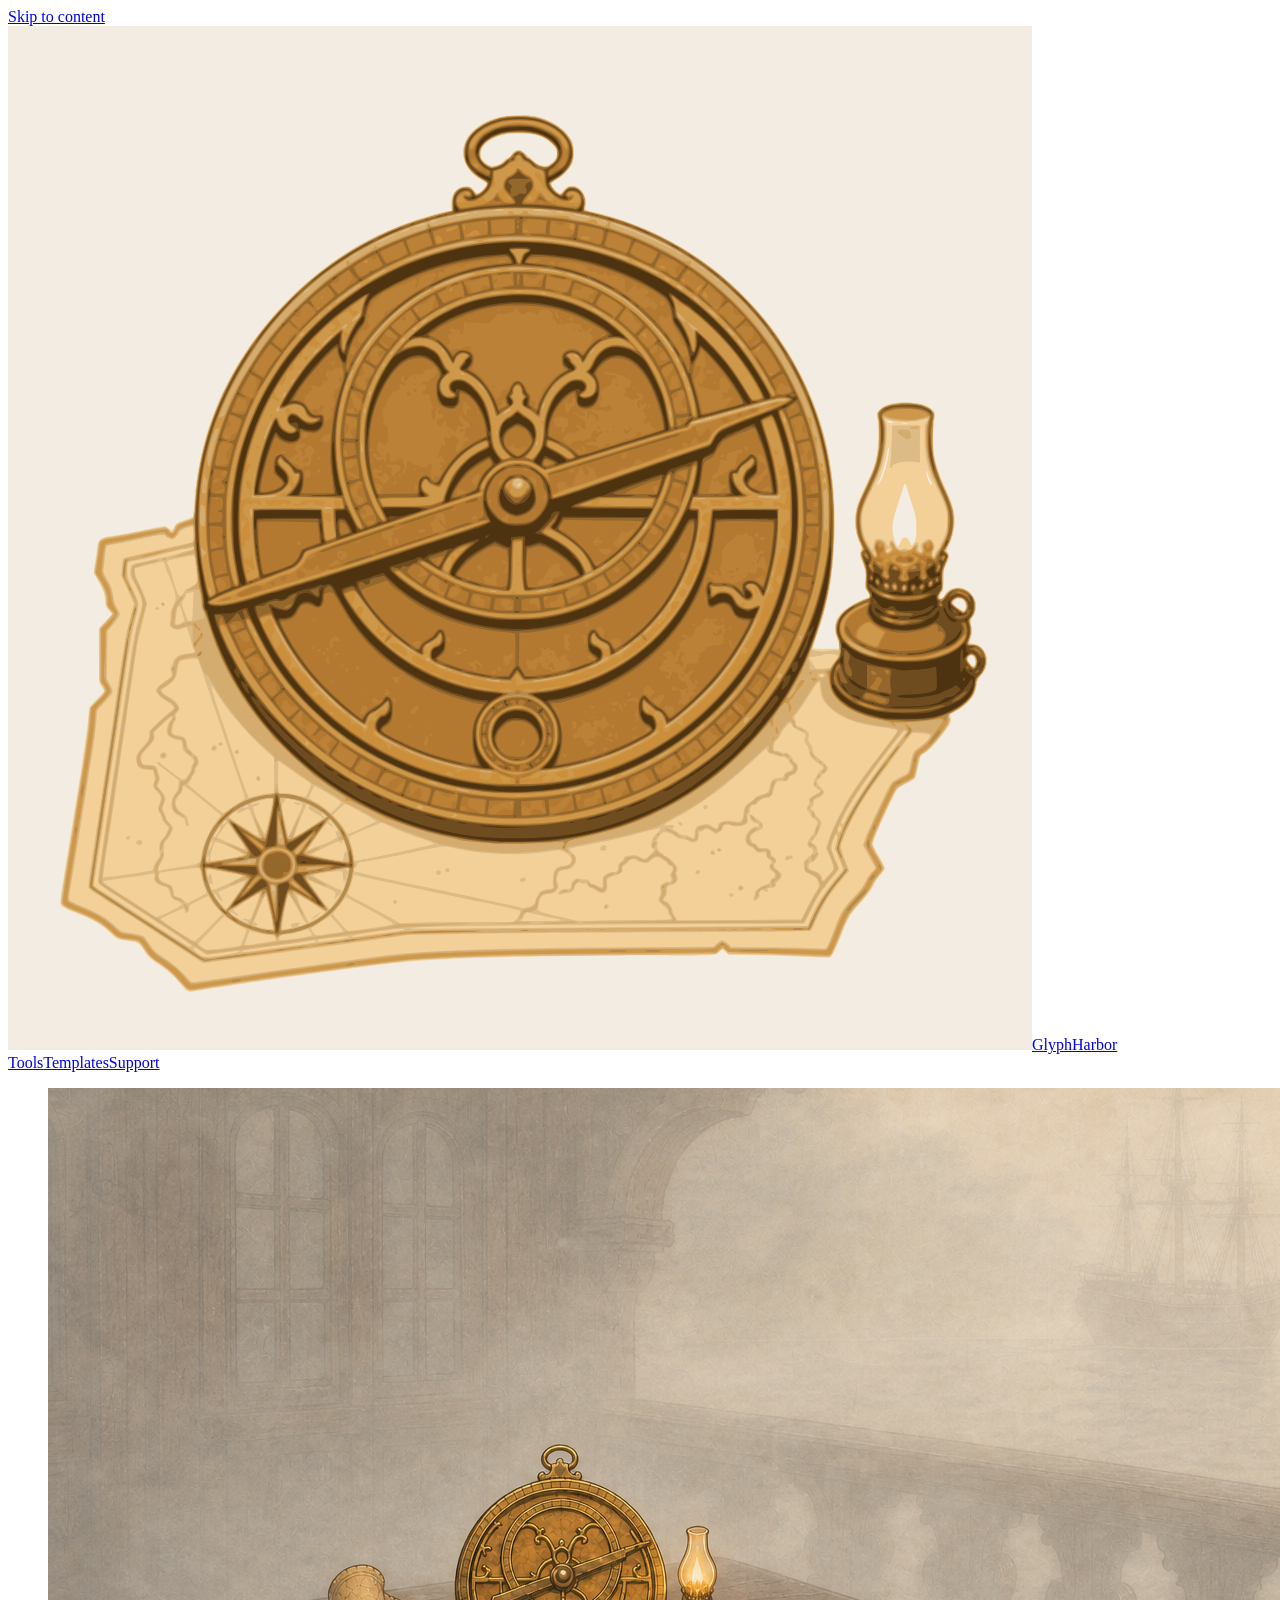
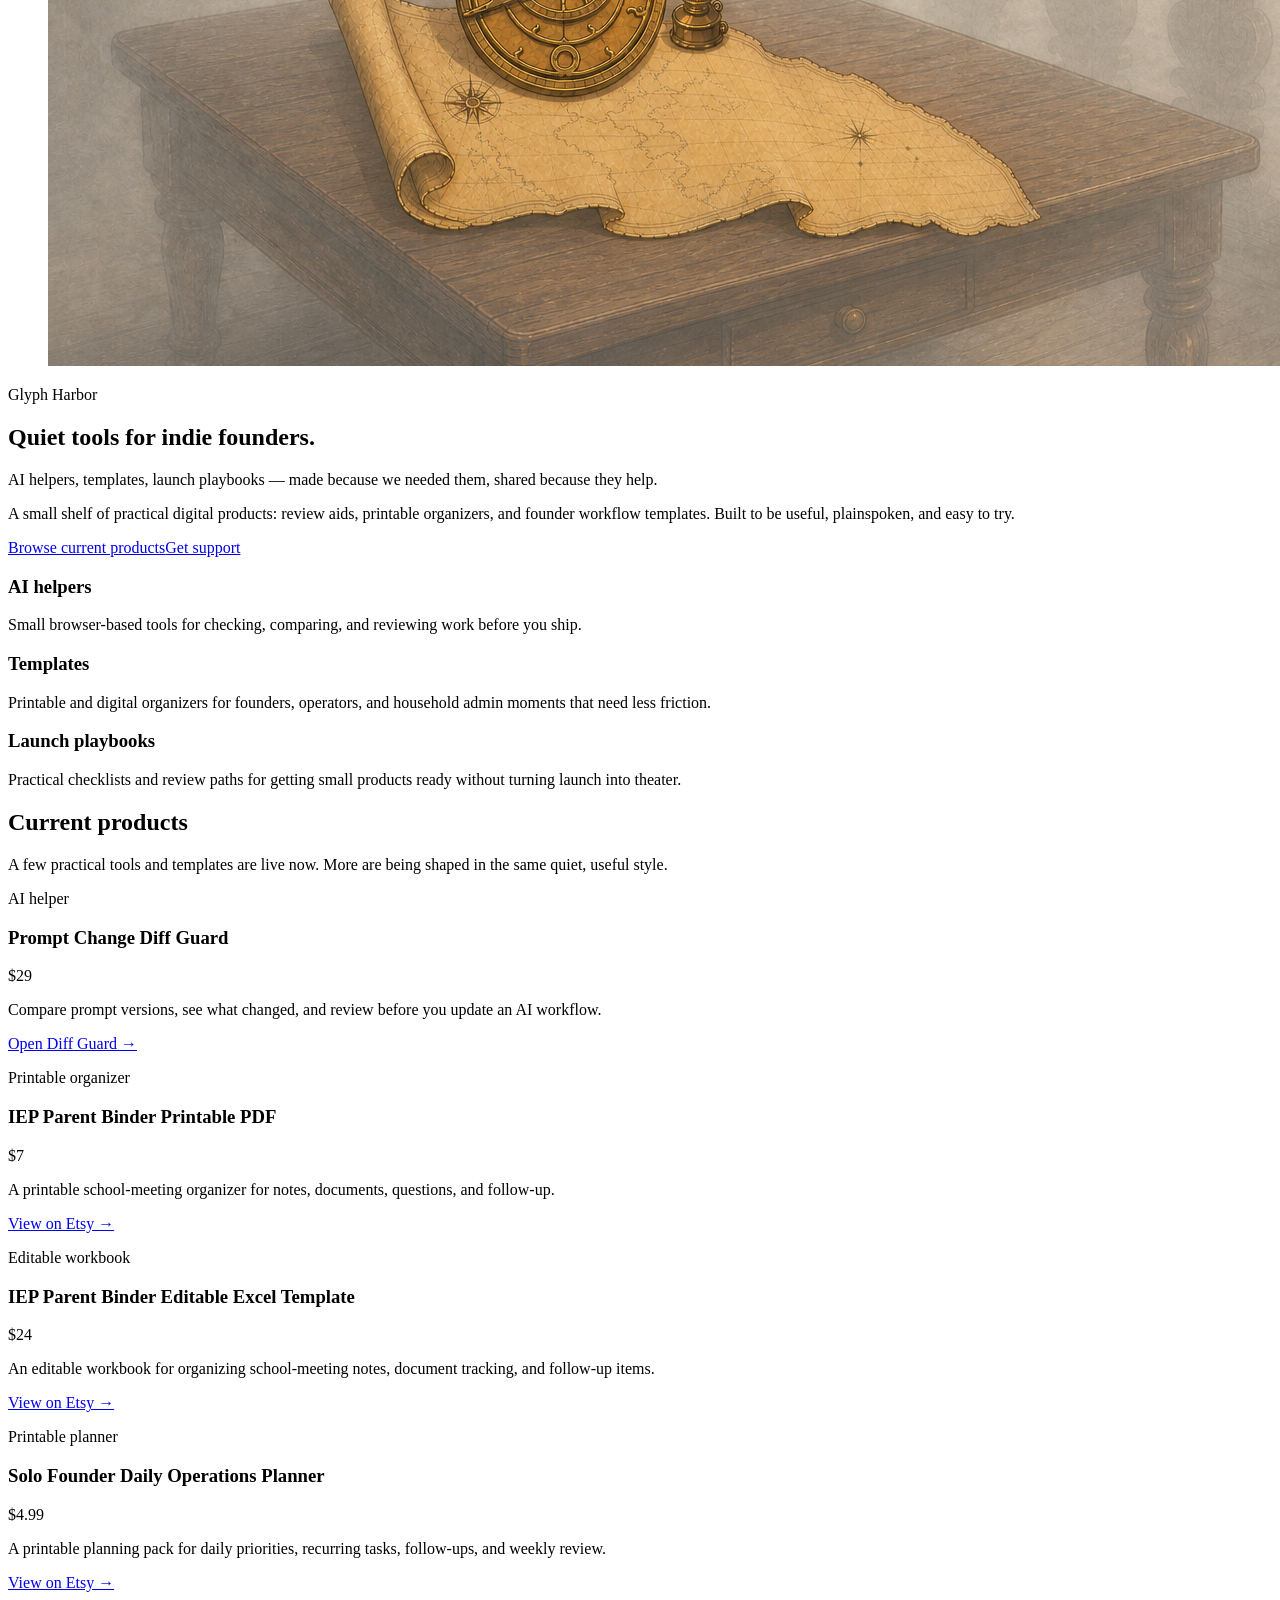
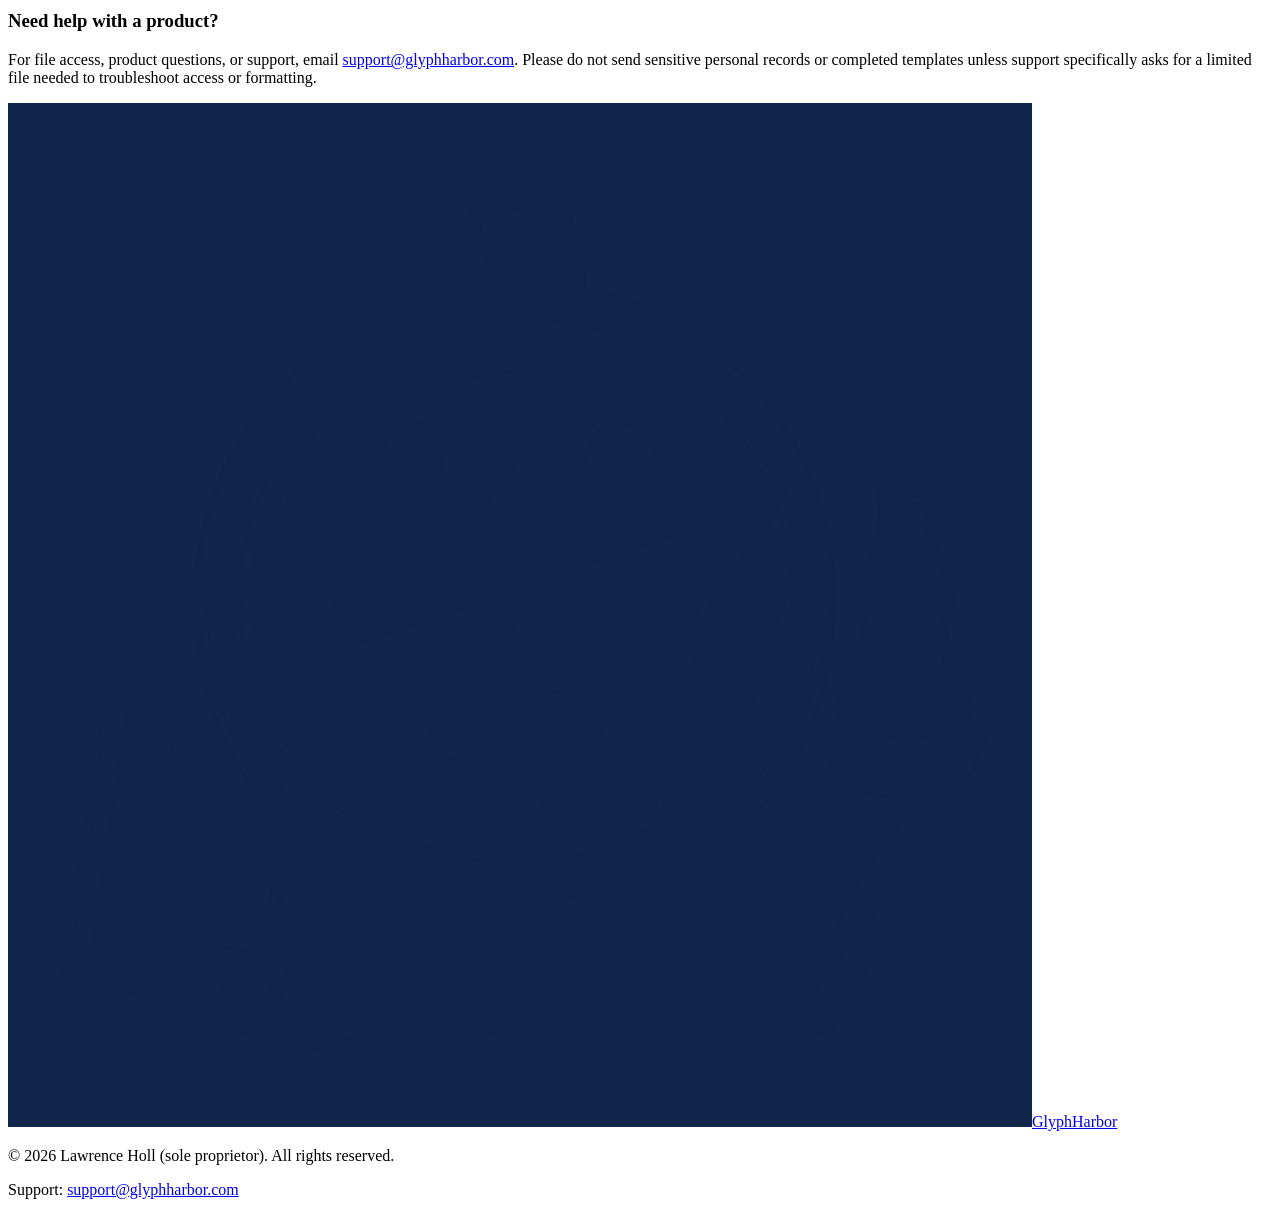
==== index.html @ b46e9552 "Stage GlyphHarbor preview: index.html" ====
<!doctype html><html lang="en"><head><meta charset="utf-8"/><meta name="viewport" content="width=device-width, initial-scale=1"/><title>Glyph Harbor — Quiet tools for indie founders</title><meta name="description" content="AI helpers, templates, launch playbooks — made because we needed them, shared because they help."/><link rel="canonical" href="https://glyphharbor.com/"/><meta property="og:type" content="website"/><meta property="og:site_name" content="GlyphHarbor"/><meta property="og:title" content="Glyph Harbor — Quiet tools for indie founders"/><meta property="og:description" content="AI helpers, templates, launch playbooks — made because we needed them, shared because they help."/><meta property="og:url" content="https://glyphharbor.com/"/><meta property="og:image" content="https://glyphharbor.com/assets/glyphharbor/glyphharbor-og-1200x630.png"/><link rel="icon" type="image/png" sizes="16x16" href="/assets/glyphharbor/glyphharbor-favicon-16.png"/><link rel="icon" type="image/png" sizes="32x32" href="/assets/glyphharbor/glyphharbor-favicon-32.png"/><link rel="icon" type="image/png" sizes="64x64" href="/assets/glyphharbor/glyphharbor-favicon-64.png"/><link rel="icon" type="image/png" sizes="192x192" href="/assets/glyphharbor/glyphharbor-favicon-192.png"/><link rel="apple-touch-icon" sizes="256x256" href="/assets/glyphharbor/glyphharbor-favicon-256.png"/><meta name="theme-color" content="#F6F1E8"/><link rel="stylesheet" href="/styles.css"/></head><body><a class="skip-link" href="#main">Skip to content</a><header class="site-header"><div class="container site-header__inner"><a class="brand-lockup" href="/"><img src="/assets/glyphharbor/glyphharbor-mark.svg" alt=""/><span><span class="brand-lockup__first">Glyph</span><span class="brand-lockup__second">Harbor</span></span></a><nav class="site-nav"><a href="#tools">Tools</a><a href="#templates">Templates</a><a href="#support">Support</a></nav></div></header><main id="main"><section class="hero"><div class="container-wide hero__grid"><figure class="hero__art"><img src="/assets/glyphharbor/glyphharbor-hero-banner-2048x878.png" width="2048" height="878" alt=""/></figure><div class="hero__copy"><p class="eyebrow">Glyph Harbor</p><h1>Quiet tools for indie founders.</h1><p class="lede">AI helpers, templates, launch playbooks — made because we needed them, shared because they help.</p><p class="hero-sub">A small shelf of practical digital products: review aids, printable organizers, and founder workflow templates. Built to be useful, plainspoken, and easy to try.</p><div class="hero__actions"><a href="#products" class="button button--primary">Browse current products</a><a href="mailto:support@glyphharbor.com" class="button button--ghost">Get support</a></div></div></div></section><section id="tools" class="section"><div class="container"><div class="card-grid card-grid--three"><article class="feature-card"><h3>AI helpers</h3><p>Small browser-based tools for checking, comparing, and reviewing work before you ship.</p></article><article id="templates" class="feature-card"><h3>Templates</h3><p>Printable and digital organizers for founders, operators, and household admin moments that need less friction.</p></article><article class="feature-card"><h3>Launch playbooks</h3><p>Practical checklists and review paths for getting small products ready without turning launch into theater.</p></article></div></div></section><section id="products" class="section"><div class="container"><h2>Current products</h2><p class="section-intro">A few practical tools and templates are live now. More are being shaped in the same quiet, useful style.</p><div class="product-grid"><article class="product-card"><p class="type-label">AI helper</p><h3>Prompt Change Diff Guard</h3><p class="price">$29</p><p class="desc">Compare prompt versions, see what changed, and review before you update an AI workflow.</p><a class="product-link" href="https://diff.glyphharbor.com/" target="_blank" rel="noopener">Open Diff Guard →</a></article><article class="product-card"><p class="type-label">Printable organizer</p><h3>IEP Parent Binder Printable PDF</h3><p class="price">$7</p><p class="desc">A printable school-meeting organizer for notes, documents, questions, and follow-up.</p><a class="product-link" href="https://www.etsy.com/listing/4504481923/iep-parent-binder-printable-school" target="_blank" rel="noopener">View on Etsy →</a></article><article class="product-card"><p class="type-label">Editable workbook</p><h3>IEP Parent Binder Editable Excel Template</h3><p class="price">$24</p><p class="desc">An editable workbook for organizing school-meeting notes, document tracking, and follow-up items.</p><a class="product-link" href="https://www.etsy.com/listing/4504682167/iep-parent-binder-editable-excel" target="_blank" rel="noopener">View on Etsy →</a></article><article class="product-card"><p class="type-label">Printable planner</p><h3>Solo Founder Daily Operations Planner</h3><p class="price">$4.99</p><p class="desc">A printable planning pack for daily priorities, recurring tasks, follow-ups, and weekly review.</p><a class="product-link" href="https://www.etsy.com/listing/4499988797/solo-founder-daily-operations-planner" target="_blank" rel="noopener">View on Etsy →</a></article></div></div></section><section id="support" class="section"><div class="container support__panel"><h3>Need help with a product?</h3><p>For file access, product questions, or support, email <a href="mailto:support@glyphharbor.com">support@glyphharbor.com</a>. Please do not send sensitive personal records or completed templates unless support specifically asks for a limited file needed to troubleshoot access or formatting.</p></div></section></main><footer class="site-footer"><div class="container site-footer__inner"><a class="brand-lockup" href="/"><img src="/assets/glyphharbor/glyphharbor-mark-mono-dark.svg" alt=""/><span><span class="brand-lockup__first">Glyph</span><span class="brand-lockup__second">Harbor</span></span></a><p class="footer-copyright">© 2026 Lawrence Holl (sole proprietor). All rights reserved.</p><p class="footer-support">Support: <a href="mailto:support@glyphharbor.com">support@glyphharbor.com</a></p></div></footer></body></html>
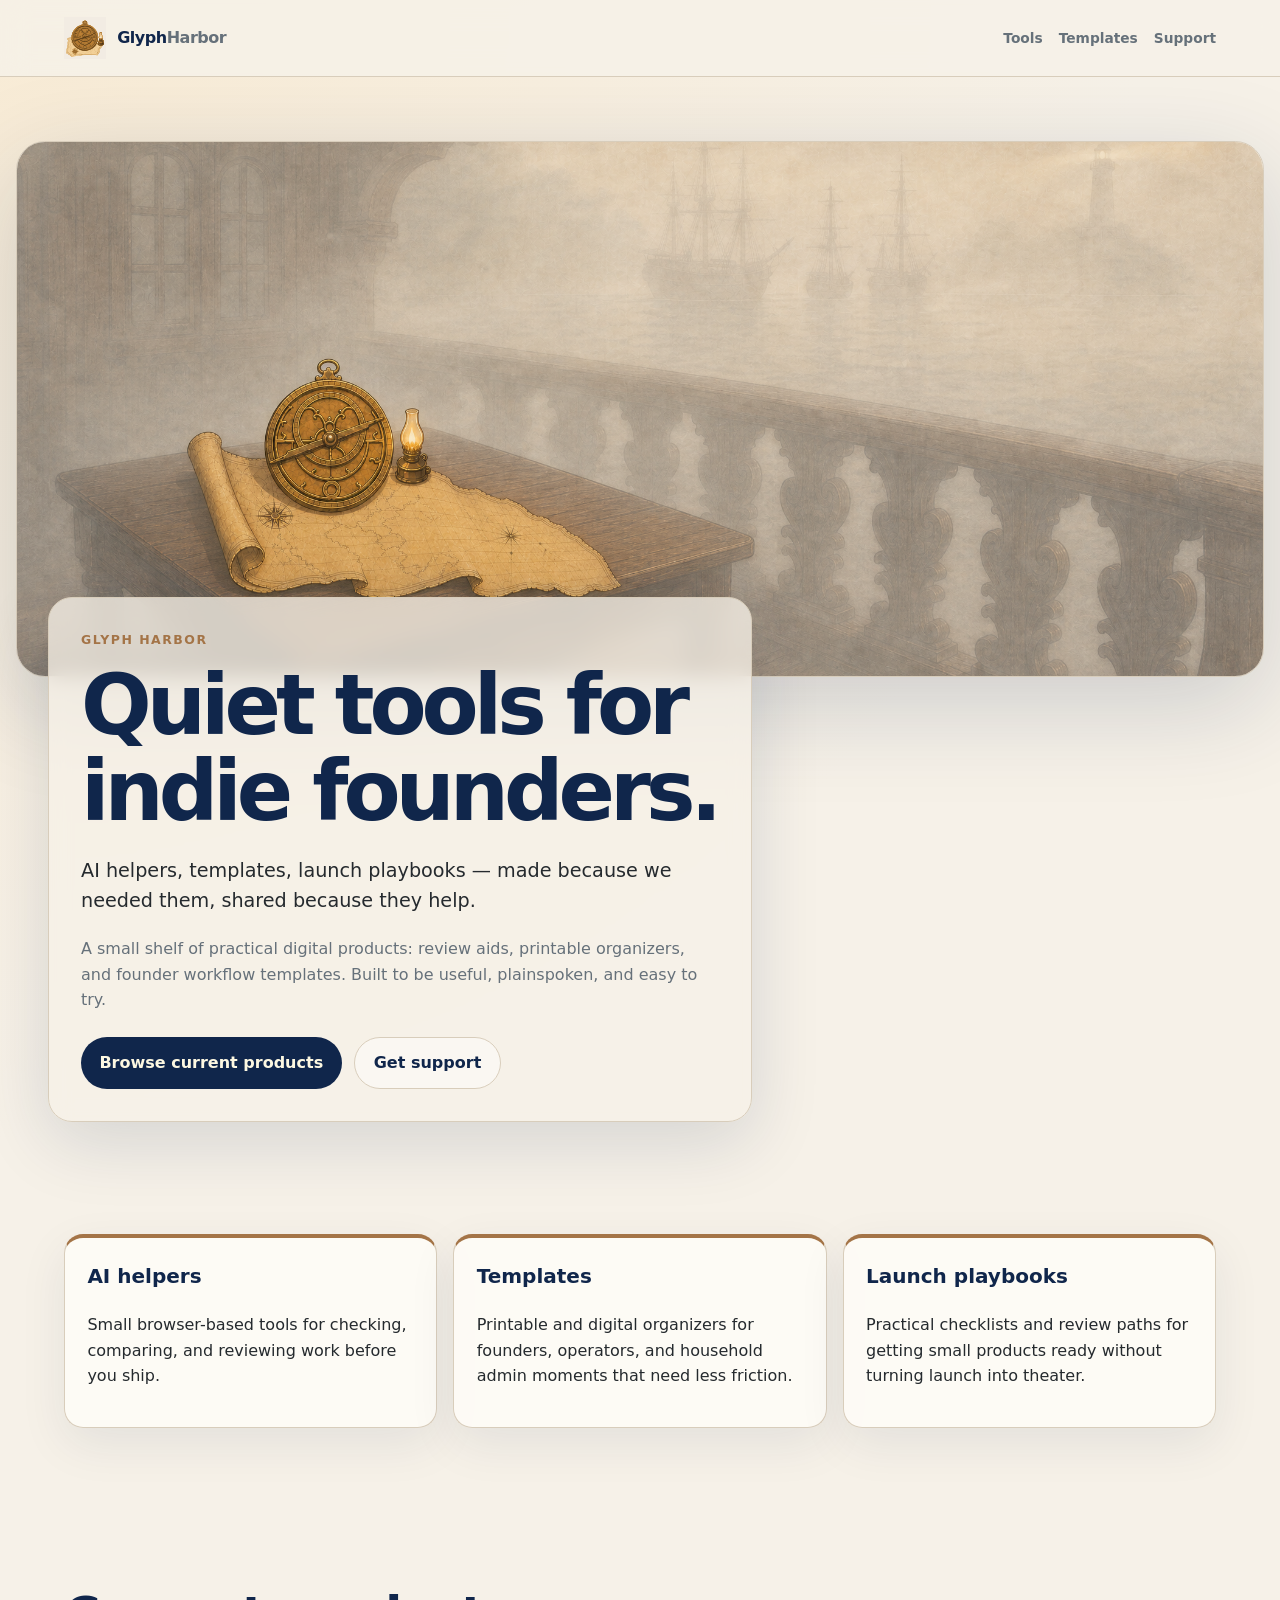
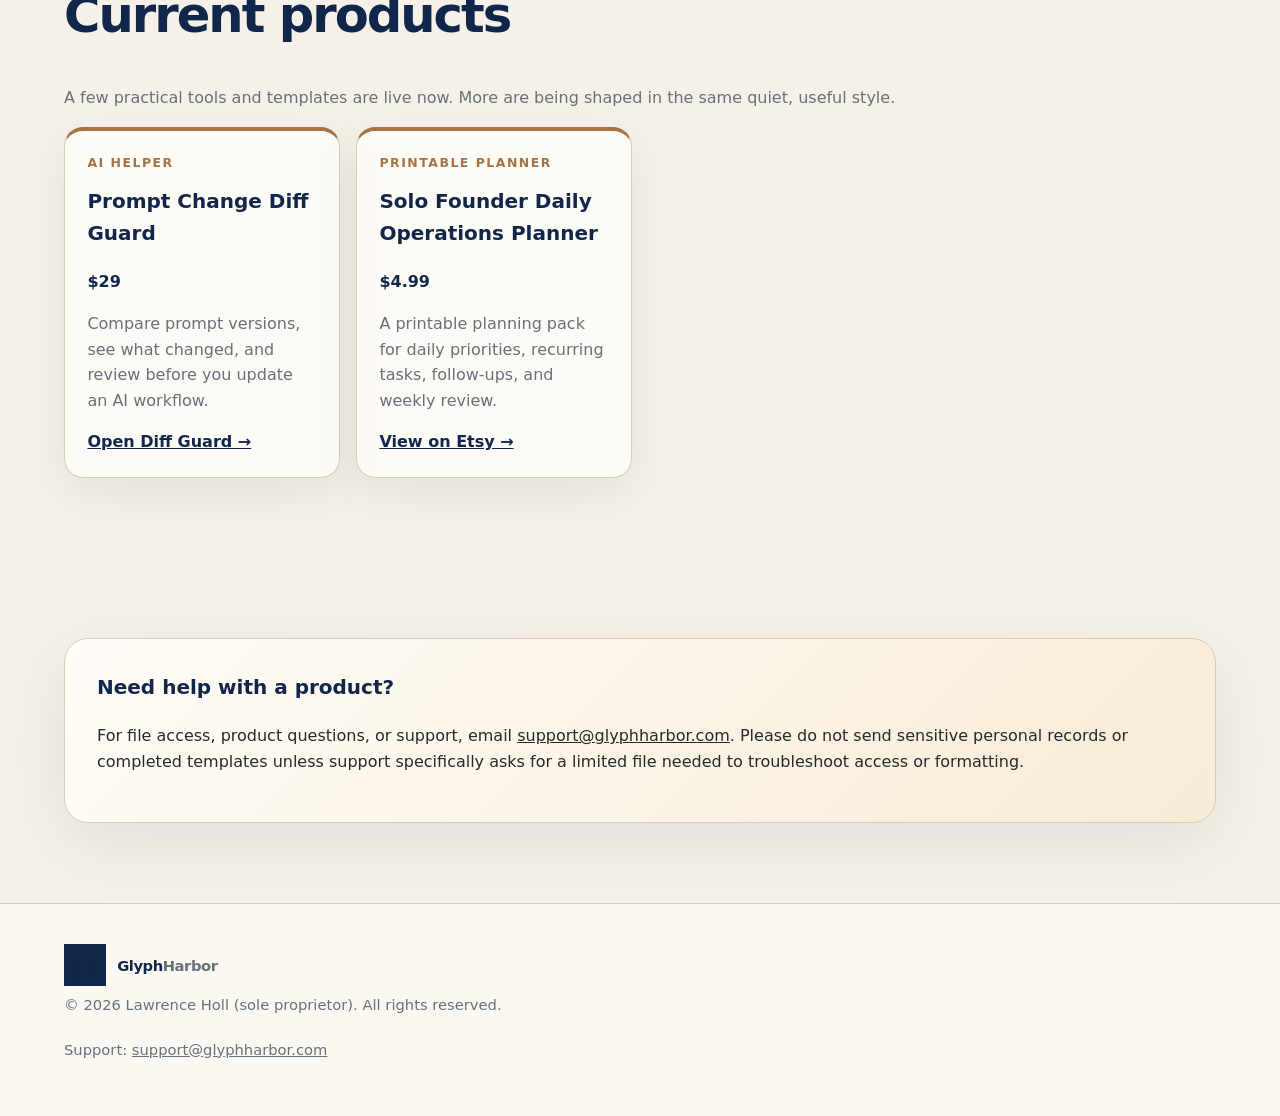
==== commit 8120ba91: "Remove wrong-LOB IEP products from GlyphHarbor preview" ====
--- a/index.html
+++ b/index.html
@@ -1 +1 @@
-<!doctype html><html lang="en"><head><meta charset="utf-8"/><meta name="viewport" content="width=device-width, initial-scale=1"/><title>Glyph Harbor — Quiet tools for indie founders</title><meta name="description" content="AI helpers, templates, launch playbooks — made because we needed them, shared because they help."/><link rel="canonical" href="https://glyphharbor.com/"/><meta property="og:type" content="website"/><meta property="og:site_name" content="GlyphHarbor"/><meta property="og:title" content="Glyph Harbor — Quiet tools for indie founders"/><meta property="og:description" content="AI helpers, templates, launch playbooks — made because we needed them, shared because they help."/><meta property="og:url" content="https://glyphharbor.com/"/><meta property="og:image" content="https://glyphharbor.com/assets/glyphharbor/glyphharbor-og-1200x630.png"/><link rel="icon" type="image/png" sizes="16x16" href="/assets/glyphharbor/glyphharbor-favicon-16.png"/><link rel="icon" type="image/png" sizes="32x32" href="/assets/glyphharbor/glyphharbor-favicon-32.png"/><link rel="icon" type="image/png" sizes="64x64" href="/assets/glyphharbor/glyphharbor-favicon-64.png"/><link rel="icon" type="image/png" sizes="192x192" href="/assets/glyphharbor/glyphharbor-favicon-192.png"/><link rel="apple-touch-icon" sizes="256x256" href="/assets/glyphharbor/glyphharbor-favicon-256.png"/><meta name="theme-color" content="#F6F1E8"/><link rel="stylesheet" href="/styles.css"/></head><body><a class="skip-link" href="#main">Skip to content</a><header class="site-header"><div class="container site-header__inner"><a class="brand-lockup" href="/"><img src="/assets/glyphharbor/glyphharbor-mark.svg" alt=""/><span><span class="brand-lockup__first">Glyph</span><span class="brand-lockup__second">Harbor</span></span></a><nav class="site-nav"><a href="#tools">Tools</a><a href="#templates">Templates</a><a href="#support">Support</a></nav></div></header><main id="main"><section class="hero"><div class="container-wide hero__grid"><figure class="hero__art"><img src="/assets/glyphharbor/glyphharbor-hero-banner-2048x878.png" width="2048" height="878" alt=""/></figure><div class="hero__copy"><p class="eyebrow">Glyph Harbor</p><h1>Quiet tools for indie founders.</h1><p class="lede">AI helpers, templates, launch playbooks — made because we needed them, shared because they help.</p><p class="hero-sub">A small shelf of practical digital products: review aids, printable organizers, and founder workflow templates. Built to be useful, plainspoken, and easy to try.</p><div class="hero__actions"><a href="#products" class="button button--primary">Browse current products</a><a href="mailto:support@glyphharbor.com" class="button button--ghost">Get support</a></div></div></div></section><section id="tools" class="section"><div class="container"><div class="card-grid card-grid--three"><article class="feature-card"><h3>AI helpers</h3><p>Small browser-based tools for checking, comparing, and reviewing work before you ship.</p></article><article id="templates" class="feature-card"><h3>Templates</h3><p>Printable and digital organizers for founders, operators, and household admin moments that need less friction.</p></article><article class="feature-card"><h3>Launch playbooks</h3><p>Practical checklists and review paths for getting small products ready without turning launch into theater.</p></article></div></div></section><section id="products" class="section"><div class="container"><h2>Current products</h2><p class="section-intro">A few practical tools and templates are live now. More are being shaped in the same quiet, useful style.</p><div class="product-grid"><article class="product-card"><p class="type-label">AI helper</p><h3>Prompt Change Diff Guard</h3><p class="price">$29</p><p class="desc">Compare prompt versions, see what changed, and review before you update an AI workflow.</p><a class="product-link" href="https://diff.glyphharbor.com/" target="_blank" rel="noopener">Open Diff Guard →</a></article><article class="product-card"><p class="type-label">Printable organizer</p><h3>IEP Parent Binder Printable PDF</h3><p class="price">$7</p><p class="desc">A printable school-meeting organizer for notes, documents, questions, and follow-up.</p><a class="product-link" href="https://www.etsy.com/listing/4504481923/iep-parent-binder-printable-school" target="_blank" rel="noopener">View on Etsy →</a></article><article class="product-card"><p class="type-label">Editable workbook</p><h3>IEP Parent Binder Editable Excel Template</h3><p class="price">$24</p><p class="desc">An editable workbook for organizing school-meeting notes, document tracking, and follow-up items.</p><a class="product-link" href="https://www.etsy.com/listing/4504682167/iep-parent-binder-editable-excel" target="_blank" rel="noopener">View on Etsy →</a></article><article class="product-card"><p class="type-label">Printable planner</p><h3>Solo Founder Daily Operations Planner</h3><p class="price">$4.99</p><p class="desc">A printable planning pack for daily priorities, recurring tasks, follow-ups, and weekly review.</p><a class="product-link" href="https://www.etsy.com/listing/4499988797/solo-founder-daily-operations-planner" target="_blank" rel="noopener">View on Etsy →</a></article></div></div></section><section id="support" class="section"><div class="container support__panel"><h3>Need help with a product?</h3><p>For file access, product questions, or support, email <a href="mailto:support@glyphharbor.com">support@glyphharbor.com</a>. Please do not send sensitive personal records or completed templates unless support specifically asks for a limited file needed to troubleshoot access or formatting.</p></div></section></main><footer class="site-footer"><div class="container site-footer__inner"><a class="brand-lockup" href="/"><img src="/assets/glyphharbor/glyphharbor-mark-mono-dark.svg" alt=""/><span><span class="brand-lockup__first">Glyph</span><span class="brand-lockup__second">Harbor</span></span></a><p class="footer-copyright">© 2026 Lawrence Holl (sole proprietor). All rights reserved.</p><p class="footer-support">Support: <a href="mailto:support@glyphharbor.com">support@glyphharbor.com</a></p></div></footer></body></html>+<!doctype html><html lang="en"><head><meta charset="utf-8"/><meta name="viewport" content="width=device-width, initial-scale=1"/><title>Glyph Harbor — Quiet tools for indie founders</title><meta name="description" content="AI helpers, templates, launch playbooks — made because we needed them, shared because they help."/><link rel="canonical" href="https://glyphharbor.com/"/><meta property="og:type" content="website"/><meta property="og:site_name" content="GlyphHarbor"/><meta property="og:title" content="Glyph Harbor — Quiet tools for indie founders"/><meta property="og:description" content="AI helpers, templates, launch playbooks — made because we needed them, shared because they help."/><meta property="og:url" content="https://glyphharbor.com/"/><meta property="og:image" content="https://glyphharbor.com/assets/glyphharbor/glyphharbor-og-1200x630.png"/><link rel="icon" type="image/png" sizes="16x16" href="/assets/glyphharbor/glyphharbor-favicon-16.png"/><link rel="icon" type="image/png" sizes="32x32" href="/assets/glyphharbor/glyphharbor-favicon-32.png"/><link rel="icon" type="image/png" sizes="64x64" href="/assets/glyphharbor/glyphharbor-favicon-64.png"/><link rel="icon" type="image/png" sizes="192x192" href="/assets/glyphharbor/glyphharbor-favicon-192.png"/><link rel="apple-touch-icon" sizes="256x256" href="/assets/glyphharbor/glyphharbor-favicon-256.png"/><meta name="theme-color" content="#F6F1E8"/><link rel="stylesheet" href="/styles.css"/></head><body><a class="skip-link" href="#main">Skip to content</a><header class="site-header"><div class="container site-header__inner"><a class="brand-lockup" href="/"><img src="/assets/glyphharbor/glyphharbor-mark.svg" alt=""/><span><span class="brand-lockup__first">Glyph</span><span class="brand-lockup__second">Harbor</span></span></a><nav class="site-nav"><a href="#tools">Tools</a><a href="#templates">Templates</a><a href="#support">Support</a></nav></div></header><main id="main"><section class="hero"><div class="container-wide hero__grid"><figure class="hero__art"><img src="/assets/glyphharbor/glyphharbor-hero-banner-2048x878.png" width="2048" height="878" alt=""/></figure><div class="hero__copy"><p class="eyebrow">Glyph Harbor</p><h1>Quiet tools for indie founders.</h1><p class="lede">AI helpers, templates, launch playbooks — made because we needed them, shared because they help.</p><p class="hero-sub">A small shelf of practical digital products: review aids, printable organizers, and founder workflow templates. Built to be useful, plainspoken, and easy to try.</p><div class="hero__actions"><a href="#products" class="button button--primary">Browse current products</a><a href="mailto:support@glyphharbor.com" class="button button--ghost">Get support</a></div></div></div></section><section id="tools" class="section"><div class="container"><div class="card-grid card-grid--three"><article class="feature-card"><h3>AI helpers</h3><p>Small browser-based tools for checking, comparing, and reviewing work before you ship.</p></article><article id="templates" class="feature-card"><h3>Templates</h3><p>Printable and digital organizers for founders, operators, and household admin moments that need less friction.</p></article><article class="feature-card"><h3>Launch playbooks</h3><p>Practical checklists and review paths for getting small products ready without turning launch into theater.</p></article></div></div></section><section id="products" class="section"><div class="container"><h2>Current products</h2><p class="section-intro">A few practical tools and templates are live now. More are being shaped in the same quiet, useful style.</p><div class="product-grid"><article class="product-card"><p class="type-label">AI helper</p><h3>Prompt Change Diff Guard</h3><p class="price">$29</p><p class="desc">Compare prompt versions, see what changed, and review before you update an AI workflow.</p><a class="product-link" href="https://diff.glyphharbor.com/" target="_blank" rel="noopener">Open Diff Guard →</a></article><article class="product-card"><p class="type-label">Printable planner</p><h3>Solo Founder Daily Operations Planner</h3><p class="price">$4.99</p><p class="desc">A printable planning pack for daily priorities, recurring tasks, follow-ups, and weekly review.</p><a class="product-link" href="https://www.etsy.com/listing/4499988797/solo-founder-daily-operations-planner" target="_blank" rel="noopener">View on Etsy →</a></article></div></div></section><section id="support" class="section"><div class="container support__panel"><h3>Need help with a product?</h3><p>For file access, product questions, or support, email <a href="mailto:support@glyphharbor.com">support@glyphharbor.com</a>. Please do not send sensitive personal records or completed templates unless support specifically asks for a limited file needed to troubleshoot access or formatting.</p></div></section></main><footer class="site-footer"><div class="container site-footer__inner"><a class="brand-lockup" href="/"><img src="/assets/glyphharbor/glyphharbor-mark-mono-dark.svg" alt=""/><span><span class="brand-lockup__first">Glyph</span><span class="brand-lockup__second">Harbor</span></span></a><p class="footer-copyright">© 2026 Lawrence Holl (sole proprietor). All rights reserved.</p><p class="footer-support">Support: <a href="mailto:support@glyphharbor.com">support@glyphharbor.com</a></p></div></footer></body></html>
--- a/styles.css
+++ b/styles.css
@@ -0,0 +1,2 @@
+:root{--canvas:#F6F1E8;--surface:#FFFDF8;--surface-warm:#F8EBD5;--ink:#252A2E;--navy:#10264B;--slate:#66717A;--muted:#66717A;--accent:#A47447;--glow-soft:#FDF8E2;--line:#D8CDBB}body{background:radial-gradient(circle at top left,#f8ebd5,transparent 38%),var(--canvas);color:var(--ink)}
+*{box-sizing:border-box} html{scroll-behavior:smooth} body{margin:0;font-family:Inter,ui-sans-serif,system-ui,-apple-system,BlinkMacSystemFont,"Segoe UI",sans-serif;line-height:1.6} img{max-width:100%;display:block} a{color:inherit}.skip-link{position:absolute;left:-999px;top:1rem;background:#10264B;color:#FDF8E2;padding:.75rem 1rem;border-radius:.75rem;z-index:99}.skip-link:focus{left:1rem}.container{width:min(100% - 2rem,72rem);margin-inline:auto}.container-wide{width:min(100% - 2rem,88rem);margin-inline:auto}.site-header{position:sticky;top:0;z-index:20;background:rgba(246,241,232,.86);backdrop-filter:blur(14px);border-bottom:1px solid var(--line)}.site-header__inner{height:76px;display:flex;align-items:center;justify-content:space-between;gap:1rem}.brand-lockup{display:inline-flex;align-items:center;gap:.7rem;text-decoration:none;font-weight:800;letter-spacing:-.03em}.brand-lockup img{width:42px;height:42px;object-fit:contain}.brand-lockup__first{color:var(--navy);font-weight:850}.brand-lockup__second{color:var(--slate);font-weight:560}.site-nav{display:flex;gap:1rem;align-items:center}.site-nav a{font-size:.86rem;font-weight:750;text-decoration:none;color:var(--muted)}.button{display:inline-flex;align-items:center;justify-content:center;min-height:2.75rem;padding:.75rem 1.15rem;border-radius:999px;font-weight:760;text-decoration:none}.button--primary{background:var(--navy);color:var(--glow-soft)}.button--secondary,.button--ghost{border:1px solid var(--line);background:rgba(255,255,255,.44);color:var(--navy)}.section{padding:5rem 0}.eyebrow,.section-label,.chip,.type-label{font-size:.78rem;letter-spacing:.12em;text-transform:uppercase;font-weight:850;color:var(--accent)}h1,h2,h3,p{margin-top:0}h1{font-size:clamp(3rem,6.5vw,5.5rem);line-height:1.04;letter-spacing:-.06em;color:var(--navy);margin-bottom:1.25rem}h2{font-size:clamp(2rem,4vw,3.1rem);line-height:1.12;letter-spacing:-.04em;color:var(--navy)}h3{color:var(--navy);font-size:1.25rem}.lede{font-size:1.2rem;color:var(--ink);max-width:44rem}.hero-sub,.section-intro,.desc{color:var(--muted)}.hero{padding:4rem 0 2rem}.hero__grid{display:grid;grid-template-columns:minmax(0,1fr) minmax(20rem,.9fr);gap:2rem;align-items:center}.hero__copy{position:relative;z-index:1}.hero__actions{display:flex;gap:.8rem;flex-wrap:wrap;margin-top:1.5rem}.hero__art{margin:0;border:1px solid var(--line);border-radius:1.8rem;overflow:hidden;box-shadow:0 28px 100px rgba(16,38,75,.18);background:var(--surface)}.hero__art img{width:100%;height:auto}.promise__panel,.support__panel,.positioning__panel{background:linear-gradient(135deg,var(--surface),var(--surface-warm));border:1px solid var(--line);border-radius:1.5rem;padding:2rem;box-shadow:0 20px 70px rgba(16,38,75,.09)}.card-grid,.product-grid{display:grid;gap:1rem}.card-grid--three{grid-template-columns:repeat(3,minmax(0,1fr))}.card-grid--two{grid-template-columns:repeat(2,minmax(0,1fr))}.product-grid{grid-template-columns:repeat(4,minmax(0,1fr))}.feature-card,.product-card{background:rgba(255,253,248,.84);border:1px solid var(--line);border-top:4px solid var(--accent);border-radius:1.2rem;padding:1.4rem;box-shadow:0 16px 48px rgba(16,38,75,.08)}.product-card .price{font-weight:800;color:var(--navy)}.text-link,.product-link{font-weight:800;color:var(--navy)}.site-footer{padding:2.5rem 0;background:rgba(255,253,248,.62);border-top:1px solid var(--line)}.site-footer__inner{display:grid;gap:.4rem;color:var(--muted);font-size:.92rem}.legal-disclosure{font-size:.84rem;color:var(--muted)}@media(max-width:840px){.site-nav{display:none}.hero__grid{grid-template-columns:1fr}.card-grid--three,.card-grid--two,.product-grid{grid-template-columns:1fr}.site-header__inner{height:64px}h1{font-size:2.7rem}.section{padding:3.5rem 0}.hero{padding-top:2rem}}.hero__grid{grid-template-columns:1fr}.hero__art{grid-row:1}.hero__copy{max-width:44rem;margin-top:-7rem;margin-left:2rem;background:rgba(246,241,232,.76);backdrop-filter:blur(10px);border:1px solid var(--line);border-radius:1.5rem;padding:2rem;box-shadow:0 20px 70px rgba(16,38,75,.14)}@media(max-width:840px){.hero__copy{margin:1rem 0 0;padding:1.25rem}}
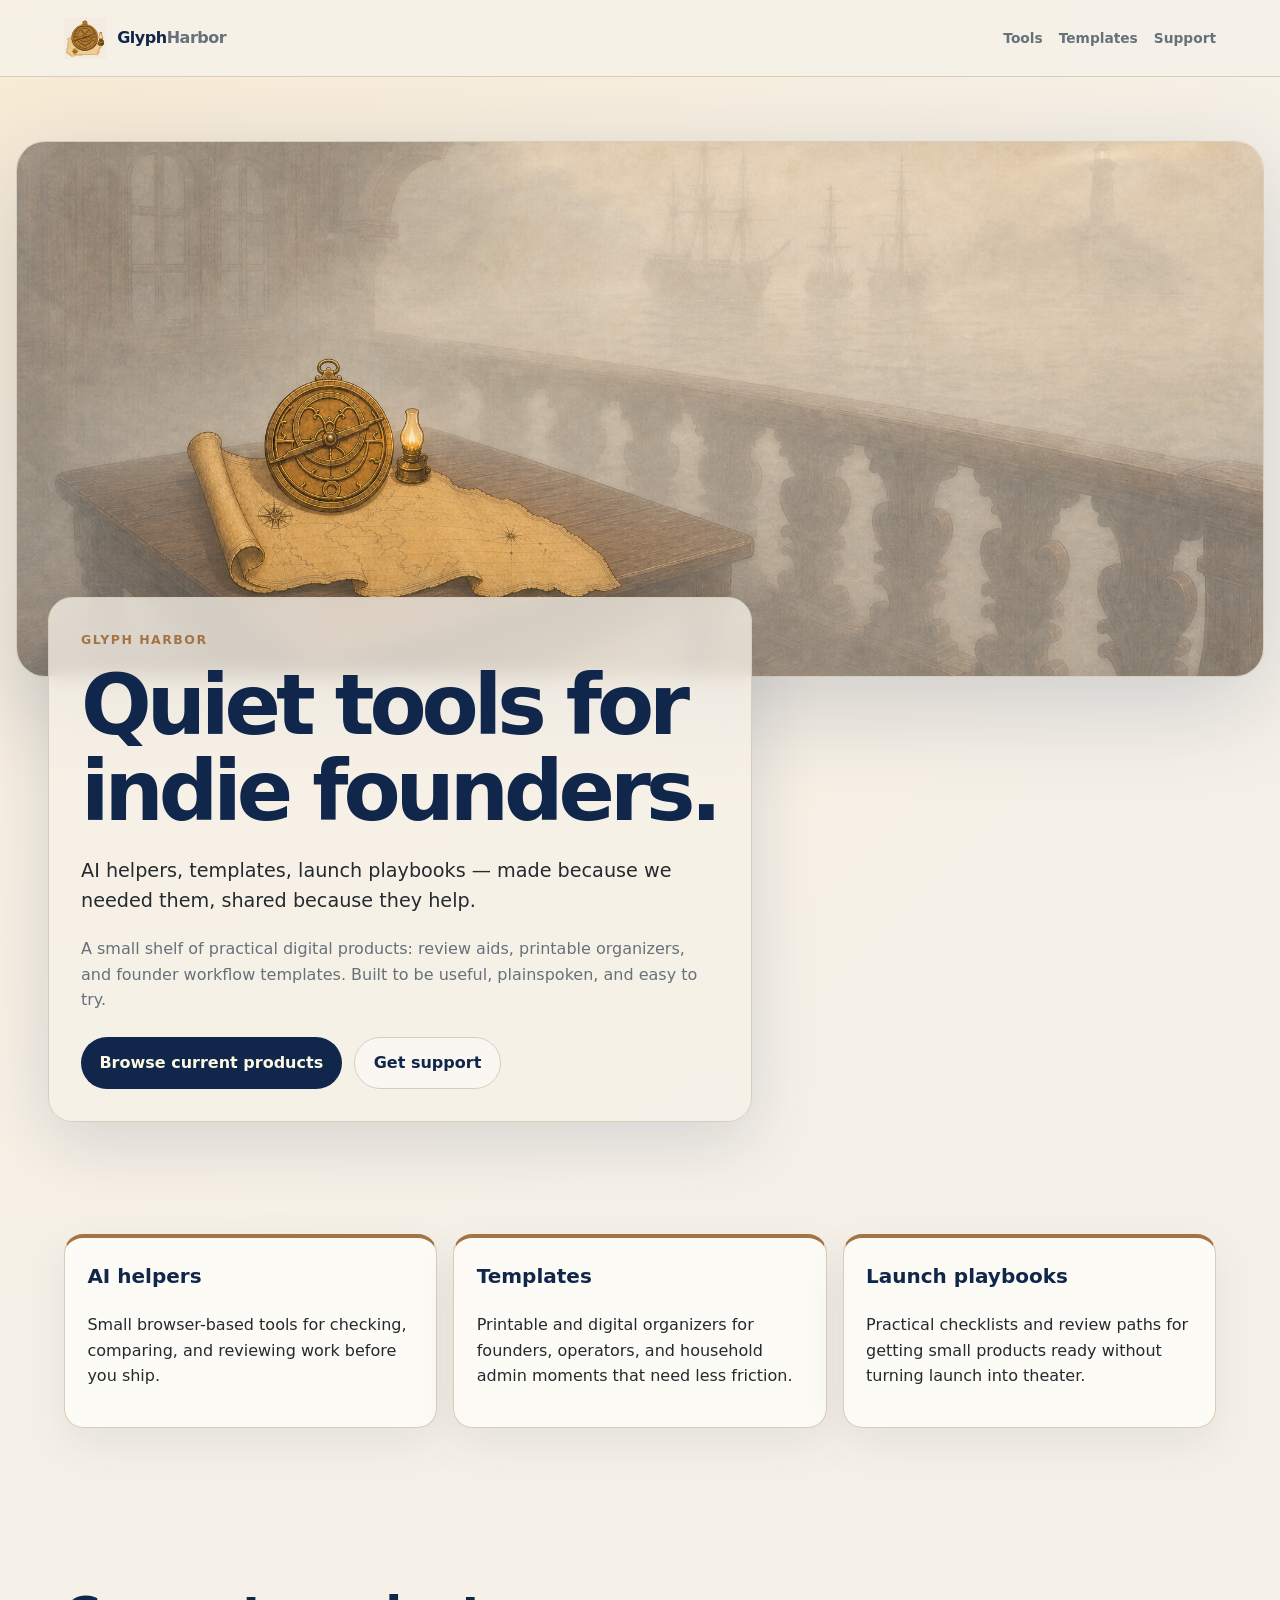
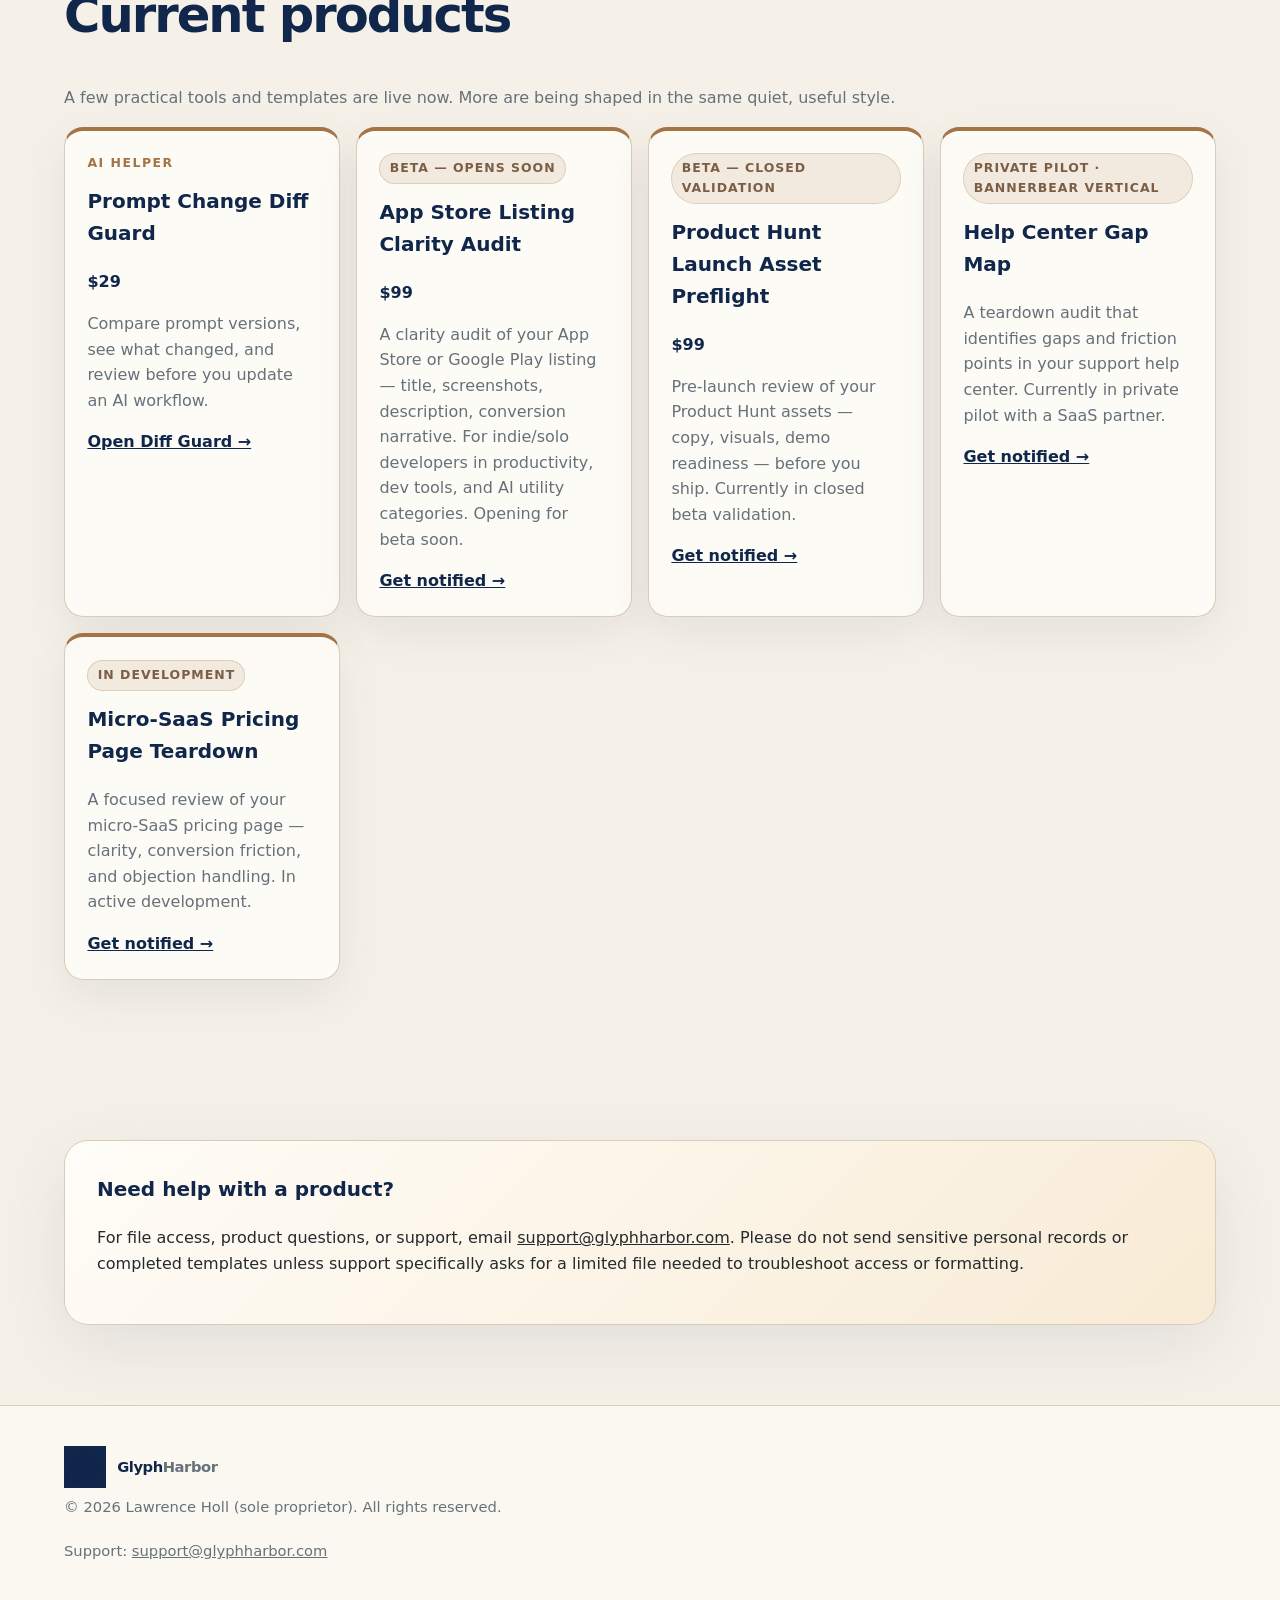
==== commit c52f284f: "Refresh GlyphHarbor preview product cards" ====
--- a/index.html
+++ b/index.html
@@ -1 +1 @@
-<!doctype html><html lang="en"><head><meta charset="utf-8"/><meta name="viewport" content="width=device-width, initial-scale=1"/><title>Glyph Harbor — Quiet tools for indie founders</title><meta name="description" content="AI helpers, templates, launch playbooks — made because we needed them, shared because they help."/><link rel="canonical" href="https://glyphharbor.com/"/><meta property="og:type" content="website"/><meta property="og:site_name" content="GlyphHarbor"/><meta property="og:title" content="Glyph Harbor — Quiet tools for indie founders"/><meta property="og:description" content="AI helpers, templates, launch playbooks — made because we needed them, shared because they help."/><meta property="og:url" content="https://glyphharbor.com/"/><meta property="og:image" content="https://glyphharbor.com/assets/glyphharbor/glyphharbor-og-1200x630.png"/><link rel="icon" type="image/png" sizes="16x16" href="/assets/glyphharbor/glyphharbor-favicon-16.png"/><link rel="icon" type="image/png" sizes="32x32" href="/assets/glyphharbor/glyphharbor-favicon-32.png"/><link rel="icon" type="image/png" sizes="64x64" href="/assets/glyphharbor/glyphharbor-favicon-64.png"/><link rel="icon" type="image/png" sizes="192x192" href="/assets/glyphharbor/glyphharbor-favicon-192.png"/><link rel="apple-touch-icon" sizes="256x256" href="/assets/glyphharbor/glyphharbor-favicon-256.png"/><meta name="theme-color" content="#F6F1E8"/><link rel="stylesheet" href="/styles.css"/></head><body><a class="skip-link" href="#main">Skip to content</a><header class="site-header"><div class="container site-header__inner"><a class="brand-lockup" href="/"><img src="/assets/glyphharbor/glyphharbor-mark.svg" alt=""/><span><span class="brand-lockup__first">Glyph</span><span class="brand-lockup__second">Harbor</span></span></a><nav class="site-nav"><a href="#tools">Tools</a><a href="#templates">Templates</a><a href="#support">Support</a></nav></div></header><main id="main"><section class="hero"><div class="container-wide hero__grid"><figure class="hero__art"><img src="/assets/glyphharbor/glyphharbor-hero-banner-2048x878.png" width="2048" height="878" alt=""/></figure><div class="hero__copy"><p class="eyebrow">Glyph Harbor</p><h1>Quiet tools for indie founders.</h1><p class="lede">AI helpers, templates, launch playbooks — made because we needed them, shared because they help.</p><p class="hero-sub">A small shelf of practical digital products: review aids, printable organizers, and founder workflow templates. Built to be useful, plainspoken, and easy to try.</p><div class="hero__actions"><a href="#products" class="button button--primary">Browse current products</a><a href="mailto:support@glyphharbor.com" class="button button--ghost">Get support</a></div></div></div></section><section id="tools" class="section"><div class="container"><div class="card-grid card-grid--three"><article class="feature-card"><h3>AI helpers</h3><p>Small browser-based tools for checking, comparing, and reviewing work before you ship.</p></article><article id="templates" class="feature-card"><h3>Templates</h3><p>Printable and digital organizers for founders, operators, and household admin moments that need less friction.</p></article><article class="feature-card"><h3>Launch playbooks</h3><p>Practical checklists and review paths for getting small products ready without turning launch into theater.</p></article></div></div></section><section id="products" class="section"><div class="container"><h2>Current products</h2><p class="section-intro">A few practical tools and templates are live now. More are being shaped in the same quiet, useful style.</p><div class="product-grid"><article class="product-card"><p class="type-label">AI helper</p><h3>Prompt Change Diff Guard</h3><p class="price">$29</p><p class="desc">Compare prompt versions, see what changed, and review before you update an AI workflow.</p><a class="product-link" href="https://diff.glyphharbor.com/" target="_blank" rel="noopener">Open Diff Guard →</a></article><article class="product-card"><p class="type-label">Printable planner</p><h3>Solo Founder Daily Operations Planner</h3><p class="price">$4.99</p><p class="desc">A printable planning pack for daily priorities, recurring tasks, follow-ups, and weekly review.</p><a class="product-link" href="https://www.etsy.com/listing/4499988797/solo-founder-daily-operations-planner" target="_blank" rel="noopener">View on Etsy →</a></article></div></div></section><section id="support" class="section"><div class="container support__panel"><h3>Need help with a product?</h3><p>For file access, product questions, or support, email <a href="mailto:support@glyphharbor.com">support@glyphharbor.com</a>. Please do not send sensitive personal records or completed templates unless support specifically asks for a limited file needed to troubleshoot access or formatting.</p></div></section></main><footer class="site-footer"><div class="container site-footer__inner"><a class="brand-lockup" href="/"><img src="/assets/glyphharbor/glyphharbor-mark-mono-dark.svg" alt=""/><span><span class="brand-lockup__first">Glyph</span><span class="brand-lockup__second">Harbor</span></span></a><p class="footer-copyright">© 2026 Lawrence Holl (sole proprietor). All rights reserved.</p><p class="footer-support">Support: <a href="mailto:support@glyphharbor.com">support@glyphharbor.com</a></p></div></footer></body></html>+<!doctype html><html lang="en"><head><meta charset="utf-8"/><meta name="viewport" content="width=device-width, initial-scale=1"/><title>Glyph Harbor — Quiet tools for indie founders</title><meta name="description" content="AI helpers, templates, launch playbooks — made because we needed them, shared because they help."/><link rel="canonical" href="https://glyphharbor.com/"/><meta property="og:type" content="website"/><meta property="og:site_name" content="GlyphHarbor"/><meta property="og:title" content="Glyph Harbor — Quiet tools for indie founders"/><meta property="og:description" content="AI helpers, templates, launch playbooks — made because we needed them, shared because they help."/><meta property="og:url" content="https://glyphharbor.com/"/><meta property="og:image" content="https://glyphharbor.com/assets/glyphharbor/glyphharbor-og-1200x630.png"/><link rel="icon" type="image/png" sizes="16x16" href="/assets/glyphharbor/glyphharbor-favicon-16.png"/><link rel="icon" type="image/png" sizes="32x32" href="/assets/glyphharbor/glyphharbor-favicon-32.png"/><link rel="icon" type="image/png" sizes="64x64" href="/assets/glyphharbor/glyphharbor-favicon-64.png"/><link rel="icon" type="image/png" sizes="192x192" href="/assets/glyphharbor/glyphharbor-favicon-192.png"/><link rel="apple-touch-icon" sizes="256x256" href="/assets/glyphharbor/glyphharbor-favicon-256.png"/><meta name="theme-color" content="#F6F1E8"/><link rel="stylesheet" href="/styles.css"/></head><body><a class="skip-link" href="#main">Skip to content</a><header class="site-header"><div class="container site-header__inner"><a class="brand-lockup" href="/"><img src="/assets/glyphharbor/glyphharbor-mark.svg" alt=""/><span><span class="brand-lockup__first">Glyph</span><span class="brand-lockup__second">Harbor</span></span></a><nav class="site-nav"><a href="#tools">Tools</a><a href="#templates">Templates</a><a href="#support">Support</a></nav></div></header><main id="main"><section class="hero"><div class="container-wide hero__grid"><figure class="hero__art"><img src="/assets/glyphharbor/glyphharbor-hero-banner-2048x878.png" width="2048" height="878" alt=""/></figure><div class="hero__copy"><p class="eyebrow">Glyph Harbor</p><h1>Quiet tools for indie founders.</h1><p class="lede">AI helpers, templates, launch playbooks — made because we needed them, shared because they help.</p><p class="hero-sub">A small shelf of practical digital products: review aids, printable organizers, and founder workflow templates. Built to be useful, plainspoken, and easy to try.</p><div class="hero__actions"><a href="#products" class="button button--primary">Browse current products</a><a href="mailto:support@glyphharbor.com" class="button button--ghost">Get support</a></div></div></div></section><section id="tools" class="section"><div class="container"><div class="card-grid card-grid--three"><article class="feature-card"><h3>AI helpers</h3><p>Small browser-based tools for checking, comparing, and reviewing work before you ship.</p></article><article id="templates" class="feature-card"><h3>Templates</h3><p>Printable and digital organizers for founders, operators, and household admin moments that need less friction.</p></article><article class="feature-card"><h3>Launch playbooks</h3><p>Practical checklists and review paths for getting small products ready without turning launch into theater.</p></article></div></div></section><section id="products" class="section"><div class="container"><h2>Current products</h2><p class="section-intro">A few practical tools and templates are live now. More are being shaped in the same quiet, useful style.</p><div class="product-grid"><article class="product-card"><p class="type-label">AI helper</p><h3>Prompt Change Diff Guard</h3><p class="price">$29</p><p class="desc">Compare prompt versions, see what changed, and review before you update an AI workflow.</p><a class="product-link" href="https://diff.glyphharbor.com/" target="_blank" rel="noopener">Open Diff Guard →</a></article><article class="product-card"><p class="type-label type-label--pilot">Beta — opens soon</p><h3>App Store Listing Clarity Audit</h3><p class="price">$99</p><p class="desc">A clarity audit of your App Store or Google Play listing — title, screenshots, description, conversion narrative. For indie/solo developers in productivity, dev tools, and AI utility categories. Opening for beta soon.</p><a class="product-link" href="mailto:hello@glyphharbor.com?subject=Notify%20me%20about%20App%20Store%20Audit">Get notified →</a></article><article class="product-card"><p class="type-label type-label--pilot">Beta — closed validation</p><h3>Product Hunt Launch Asset Preflight</h3><p class="price">$99</p><p class="desc">Pre-launch review of your Product Hunt assets — copy, visuals, demo readiness — before you ship. Currently in closed beta validation.</p><a class="product-link" href="mailto:hello@glyphharbor.com?subject=Notify%20me%20about%20Launch%20Asset%20Preflight">Get notified →</a></article><article class="product-card"><p class="type-label type-label--pilot">Private pilot · Bannerbear vertical</p><h3>Help Center Gap Map</h3><p class="desc">A teardown audit that identifies gaps and friction points in your support help center. Currently in private pilot with a SaaS partner.</p><a class="product-link" href="mailto:hello@glyphharbor.com?subject=Notify%20me%20about%20Help%20Center%20Gap%20Map">Get notified →</a></article><article class="product-card"><p class="type-label type-label--pilot">In development</p><h3>Micro-SaaS Pricing Page Teardown</h3><p class="desc">A focused review of your micro-SaaS pricing page — clarity, conversion friction, and objection handling. In active development.</p><a class="product-link" href="mailto:hello@glyphharbor.com?subject=Notify%20me%20about%20Pricing%20Page%20Teardown">Get notified →</a></article></div></div></section><section id="support" class="section"><div class="container support__panel"><h3>Need help with a product?</h3><p>For file access, product questions, or support, email <a href="mailto:support@glyphharbor.com">support@glyphharbor.com</a>. Please do not send sensitive personal records or completed templates unless support specifically asks for a limited file needed to troubleshoot access or formatting.</p></div></section></main><footer class="site-footer"><div class="container site-footer__inner"><a class="brand-lockup" href="/"><img src="/assets/glyphharbor/glyphharbor-mark-mono-dark.svg" alt=""/><span><span class="brand-lockup__first">Glyph</span><span class="brand-lockup__second">Harbor</span></span></a><p class="footer-copyright">© 2026 Lawrence Holl (sole proprietor). All rights reserved.</p><p class="footer-support">Support: <a href="mailto:support@glyphharbor.com">support@glyphharbor.com</a></p></div></footer></body></html>
--- a/styles.css
+++ b/styles.css
@@ -1,2 +1,3 @@
 :root{--canvas:#F6F1E8;--surface:#FFFDF8;--surface-warm:#F8EBD5;--ink:#252A2E;--navy:#10264B;--slate:#66717A;--muted:#66717A;--accent:#A47447;--glow-soft:#FDF8E2;--line:#D8CDBB}body{background:radial-gradient(circle at top left,#f8ebd5,transparent 38%),var(--canvas);color:var(--ink)}
-*{box-sizing:border-box} html{scroll-behavior:smooth} body{margin:0;font-family:Inter,ui-sans-serif,system-ui,-apple-system,BlinkMacSystemFont,"Segoe UI",sans-serif;line-height:1.6} img{max-width:100%;display:block} a{color:inherit}.skip-link{position:absolute;left:-999px;top:1rem;background:#10264B;color:#FDF8E2;padding:.75rem 1rem;border-radius:.75rem;z-index:99}.skip-link:focus{left:1rem}.container{width:min(100% - 2rem,72rem);margin-inline:auto}.container-wide{width:min(100% - 2rem,88rem);margin-inline:auto}.site-header{position:sticky;top:0;z-index:20;background:rgba(246,241,232,.86);backdrop-filter:blur(14px);border-bottom:1px solid var(--line)}.site-header__inner{height:76px;display:flex;align-items:center;justify-content:space-between;gap:1rem}.brand-lockup{display:inline-flex;align-items:center;gap:.7rem;text-decoration:none;font-weight:800;letter-spacing:-.03em}.brand-lockup img{width:42px;height:42px;object-fit:contain}.brand-lockup__first{color:var(--navy);font-weight:850}.brand-lockup__second{color:var(--slate);font-weight:560}.site-nav{display:flex;gap:1rem;align-items:center}.site-nav a{font-size:.86rem;font-weight:750;text-decoration:none;color:var(--muted)}.button{display:inline-flex;align-items:center;justify-content:center;min-height:2.75rem;padding:.75rem 1.15rem;border-radius:999px;font-weight:760;text-decoration:none}.button--primary{background:var(--navy);color:var(--glow-soft)}.button--secondary,.button--ghost{border:1px solid var(--line);background:rgba(255,255,255,.44);color:var(--navy)}.section{padding:5rem 0}.eyebrow,.section-label,.chip,.type-label{font-size:.78rem;letter-spacing:.12em;text-transform:uppercase;font-weight:850;color:var(--accent)}h1,h2,h3,p{margin-top:0}h1{font-size:clamp(3rem,6.5vw,5.5rem);line-height:1.04;letter-spacing:-.06em;color:var(--navy);margin-bottom:1.25rem}h2{font-size:clamp(2rem,4vw,3.1rem);line-height:1.12;letter-spacing:-.04em;color:var(--navy)}h3{color:var(--navy);font-size:1.25rem}.lede{font-size:1.2rem;color:var(--ink);max-width:44rem}.hero-sub,.section-intro,.desc{color:var(--muted)}.hero{padding:4rem 0 2rem}.hero__grid{display:grid;grid-template-columns:minmax(0,1fr) minmax(20rem,.9fr);gap:2rem;align-items:center}.hero__copy{position:relative;z-index:1}.hero__actions{display:flex;gap:.8rem;flex-wrap:wrap;margin-top:1.5rem}.hero__art{margin:0;border:1px solid var(--line);border-radius:1.8rem;overflow:hidden;box-shadow:0 28px 100px rgba(16,38,75,.18);background:var(--surface)}.hero__art img{width:100%;height:auto}.promise__panel,.support__panel,.positioning__panel{background:linear-gradient(135deg,var(--surface),var(--surface-warm));border:1px solid var(--line);border-radius:1.5rem;padding:2rem;box-shadow:0 20px 70px rgba(16,38,75,.09)}.card-grid,.product-grid{display:grid;gap:1rem}.card-grid--three{grid-template-columns:repeat(3,minmax(0,1fr))}.card-grid--two{grid-template-columns:repeat(2,minmax(0,1fr))}.product-grid{grid-template-columns:repeat(4,minmax(0,1fr))}.feature-card,.product-card{background:rgba(255,253,248,.84);border:1px solid var(--line);border-top:4px solid var(--accent);border-radius:1.2rem;padding:1.4rem;box-shadow:0 16px 48px rgba(16,38,75,.08)}.product-card .price{font-weight:800;color:var(--navy)}.text-link,.product-link{font-weight:800;color:var(--navy)}.site-footer{padding:2.5rem 0;background:rgba(255,253,248,.62);border-top:1px solid var(--line)}.site-footer__inner{display:grid;gap:.4rem;color:var(--muted);font-size:.92rem}.legal-disclosure{font-size:.84rem;color:var(--muted)}@media(max-width:840px){.site-nav{display:none}.hero__grid{grid-template-columns:1fr}.card-grid--three,.card-grid--two,.product-grid{grid-template-columns:1fr}.site-header__inner{height:64px}h1{font-size:2.7rem}.section{padding:3.5rem 0}.hero{padding-top:2rem}}.hero__grid{grid-template-columns:1fr}.hero__art{grid-row:1}.hero__copy{max-width:44rem;margin-top:-7rem;margin-left:2rem;background:rgba(246,241,232,.76);backdrop-filter:blur(10px);border:1px solid var(--line);border-radius:1.5rem;padding:2rem;box-shadow:0 20px 70px rgba(16,38,75,.14)}@media(max-width:840px){.hero__copy{margin:1rem 0 0;padding:1.25rem}}+*{box-sizing:border-box} html{scroll-behavior:smooth} body{margin:0;font-family:Inter,ui-sans-serif,system-ui,-apple-system,BlinkMacSystemFont,"Segoe UI",sans-serif;line-height:1.6} img{max-width:100%;display:block} a{color:inherit}.skip-link{position:absolute;left:-999px;top:1rem;background:#10264B;color:#FDF8E2;padding:.75rem 1rem;border-radius:.75rem;z-index:99}.skip-link:focus{left:1rem}.container{width:min(100% - 2rem,72rem);margin-inline:auto}.container-wide{width:min(100% - 2rem,88rem);margin-inline:auto}.site-header{position:sticky;top:0;z-index:20;background:rgba(246,241,232,.86);backdrop-filter:blur(14px);border-bottom:1px solid var(--line)}.site-header__inner{height:76px;display:flex;align-items:center;justify-content:space-between;gap:1rem}.brand-lockup{display:inline-flex;align-items:center;gap:.7rem;text-decoration:none;font-weight:800;letter-spacing:-.03em}.brand-lockup img{width:42px;height:42px;object-fit:contain}.brand-lockup__first{color:var(--navy);font-weight:850}.brand-lockup__second{color:var(--slate);font-weight:560}.site-nav{display:flex;gap:1rem;align-items:center}.site-nav a{font-size:.86rem;font-weight:750;text-decoration:none;color:var(--muted)}.button{display:inline-flex;align-items:center;justify-content:center;min-height:2.75rem;padding:.75rem 1.15rem;border-radius:999px;font-weight:760;text-decoration:none}.button--primary{background:var(--navy);color:var(--glow-soft)}.button--secondary,.button--ghost{border:1px solid var(--line);background:rgba(255,255,255,.44);color:var(--navy)}.section{padding:5rem 0}.eyebrow,.section-label,.chip,.type-label{font-size:.78rem;letter-spacing:.12em;text-transform:uppercase;font-weight:850;color:var(--accent)}h1,h2,h3,p{margin-top:0}h1{font-size:clamp(3rem,6.5vw,5.5rem);line-height:1.04;letter-spacing:-.06em;color:var(--navy);margin-bottom:1.25rem}h2{font-size:clamp(2rem,4vw,3.1rem);line-height:1.12;letter-spacing:-.04em;color:var(--navy)}h3{color:var(--navy);font-size:1.25rem}.lede{font-size:1.2rem;color:var(--ink);max-width:44rem}.hero-sub,.section-intro,.desc{color:var(--muted)}.hero{padding:4rem 0 2rem}.hero__grid{display:grid;grid-template-columns:minmax(0,1fr) minmax(20rem,.9fr);gap:2rem;align-items:center}.hero__copy{position:relative;z-index:1}.hero__actions{display:flex;gap:.8rem;flex-wrap:wrap;margin-top:1.5rem}.hero__art{margin:0;border:1px solid var(--line);border-radius:1.8rem;overflow:hidden;box-shadow:0 28px 100px rgba(16,38,75,.18);background:var(--surface)}.hero__art img{width:100%;height:auto}.promise__panel,.support__panel,.positioning__panel{background:linear-gradient(135deg,var(--surface),var(--surface-warm));border:1px solid var(--line);border-radius:1.5rem;padding:2rem;box-shadow:0 20px 70px rgba(16,38,75,.09)}.card-grid,.product-grid{display:grid;gap:1rem}.card-grid--three{grid-template-columns:repeat(3,minmax(0,1fr))}.card-grid--two{grid-template-columns:repeat(2,minmax(0,1fr))}.product-grid{grid-template-columns:repeat(4,minmax(0,1fr))}.feature-card,.product-card{background:rgba(255,253,248,.84);border:1px solid var(--line);border-top:4px solid var(--accent);border-radius:1.2rem;padding:1.4rem;box-shadow:0 16px 48px rgba(16,38,75,.08)}.product-card .price{font-weight:800;color:var(--navy)}.text-link,.product-link{font-weight:800;color:var(--navy)}.site-footer{padding:2.5rem 0;background:rgba(255,253,248,.62);border-top:1px solid var(--line)}.site-footer__inner{display:grid;gap:.4rem;color:var(--muted);font-size:.92rem}.legal-disclosure{font-size:.84rem;color:var(--muted)}@media(max-width:840px){.site-nav{display:none}.hero__grid{grid-template-columns:1fr}.card-grid--three,.card-grid--two,.product-grid{grid-template-columns:1fr}.site-header__inner{height:64px}h1{font-size:2.7rem}.section{padding:3.5rem 0}.hero{padding-top:2rem}}.hero__grid{grid-template-columns:1fr}.hero__art{grid-row:1}.hero__copy{max-width:44rem;margin-top:-7rem;margin-left:2rem;background:rgba(246,241,232,.76);backdrop-filter:blur(10px);border:1px solid var(--line);border-radius:1.5rem;padding:2rem;box-shadow:0 20px 70px rgba(16,38,75,.14)}@media(max-width:840px){.hero__copy{margin:1rem 0 0;padding:1.25rem}}
+.type-label--pilot{display:inline-flex;width:max-content;max-width:100%;padding:.28rem .58rem;border-radius:999px;background:rgba(164,116,71,.12);color:#7B5E45;border:1px solid rgba(164,116,71,.24);letter-spacing:.08em}
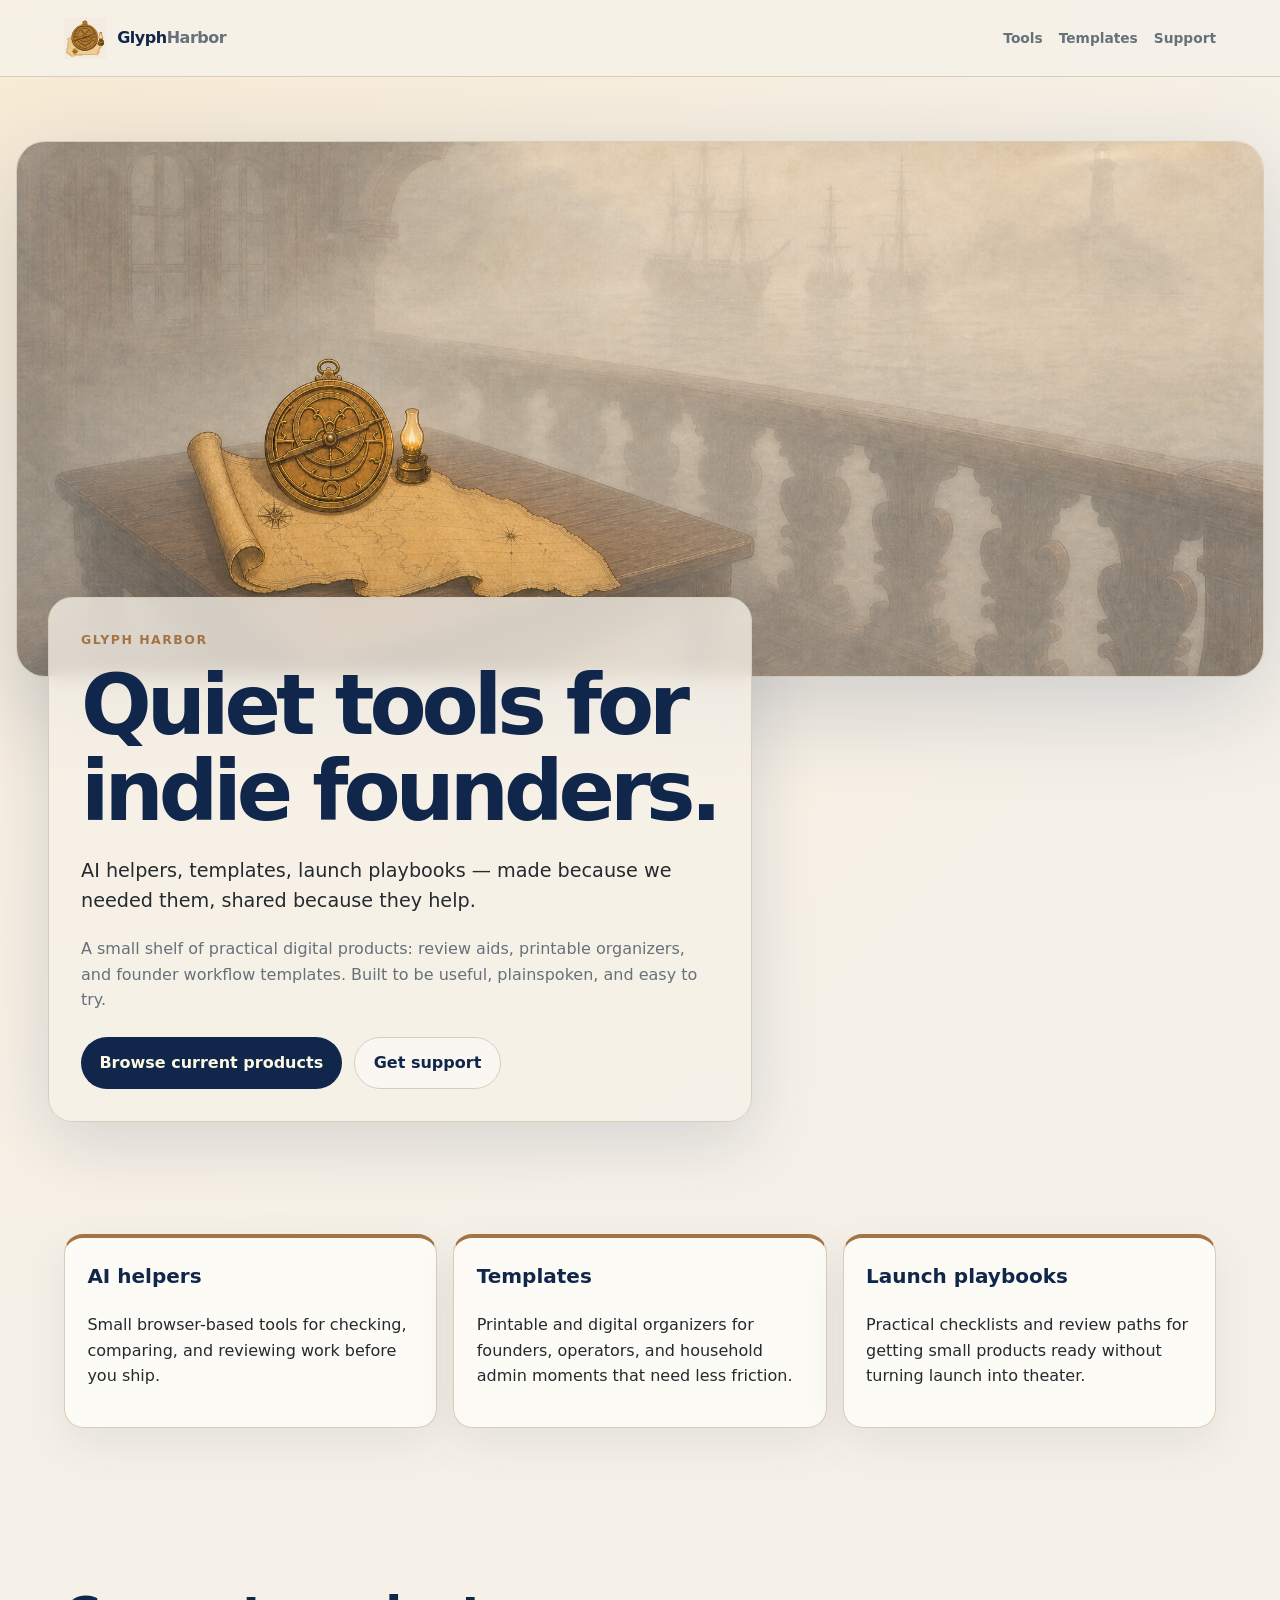
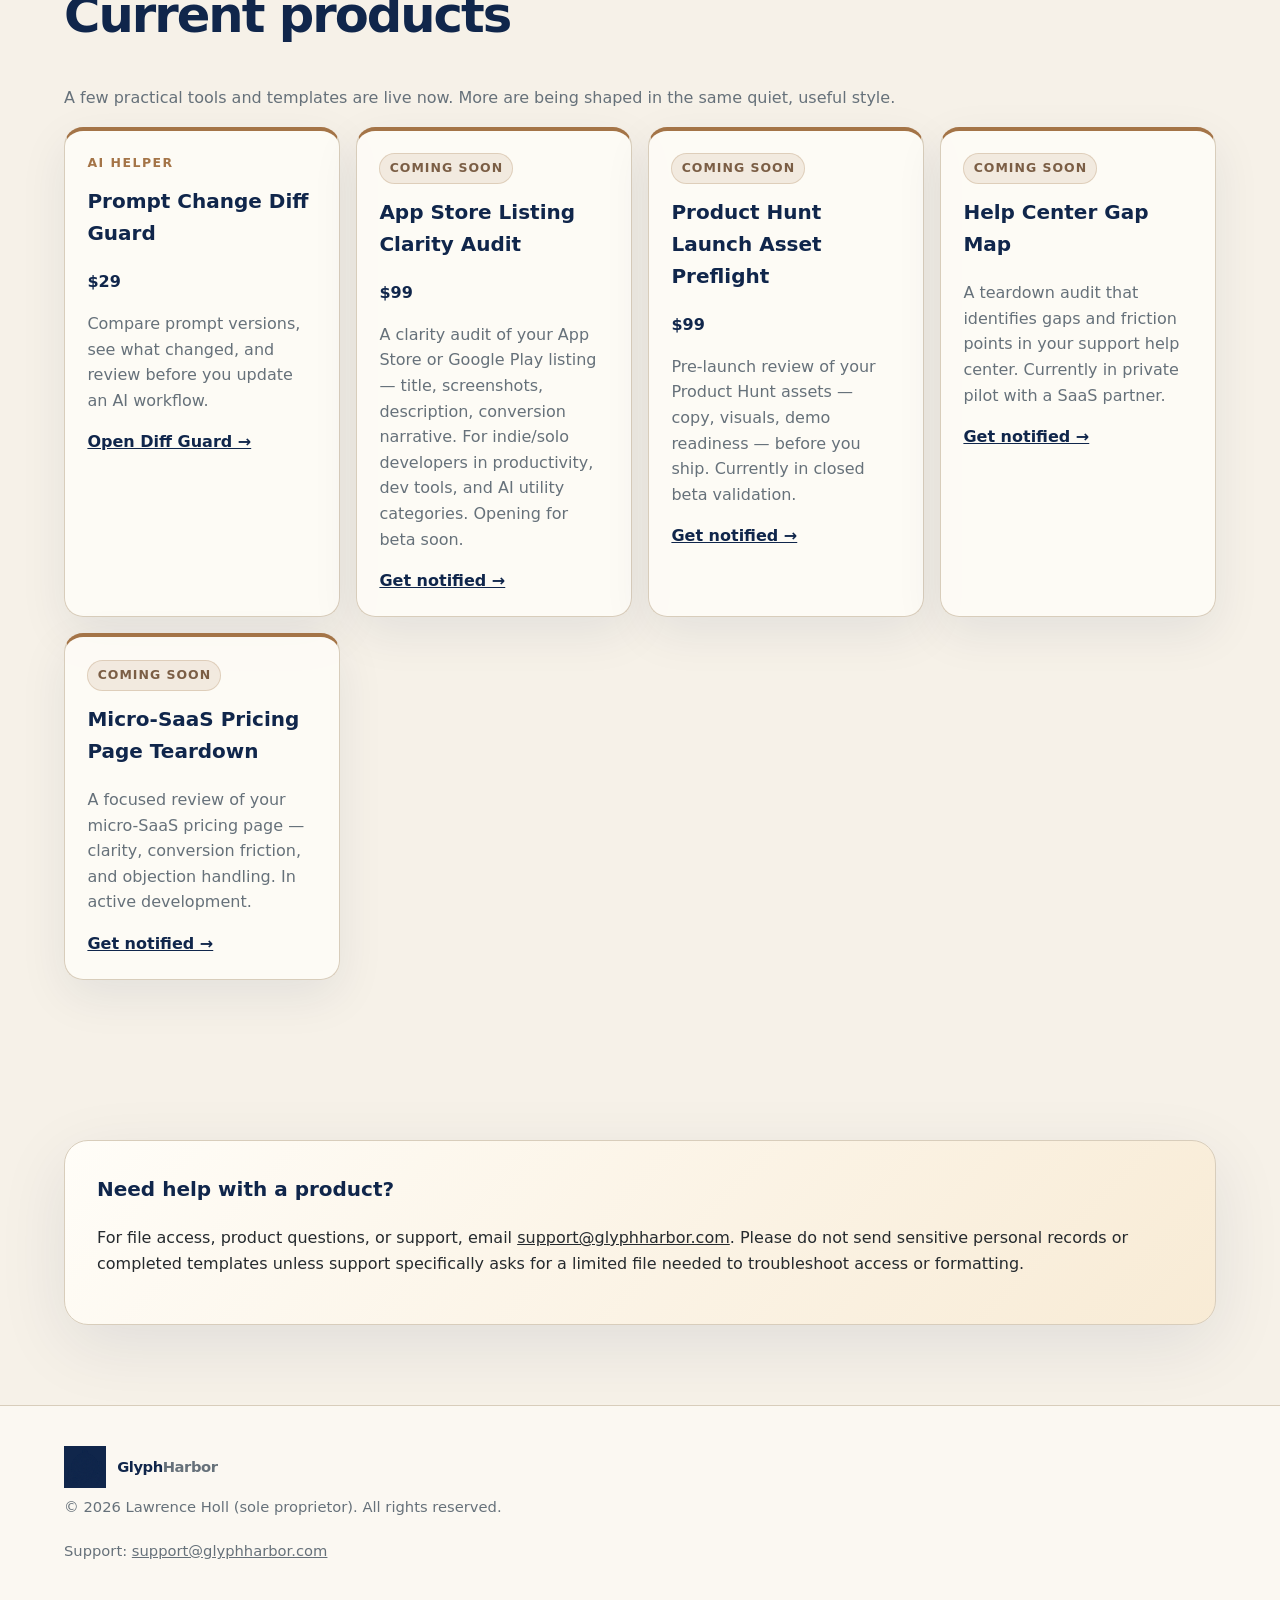
==== commit 4453934f: "Unify GlyphHarbor preview product labels to Coming soon" ====
--- a/index.html
+++ b/index.html
@@ -1 +1 @@
-<!doctype html><html lang="en"><head><meta charset="utf-8"/><meta name="viewport" content="width=device-width, initial-scale=1"/><title>Glyph Harbor — Quiet tools for indie founders</title><meta name="description" content="AI helpers, templates, launch playbooks — made because we needed them, shared because they help."/><link rel="canonical" href="https://glyphharbor.com/"/><meta property="og:type" content="website"/><meta property="og:site_name" content="GlyphHarbor"/><meta property="og:title" content="Glyph Harbor — Quiet tools for indie founders"/><meta property="og:description" content="AI helpers, templates, launch playbooks — made because we needed them, shared because they help."/><meta property="og:url" content="https://glyphharbor.com/"/><meta property="og:image" content="https://glyphharbor.com/assets/glyphharbor/glyphharbor-og-1200x630.png"/><link rel="icon" type="image/png" sizes="16x16" href="/assets/glyphharbor/glyphharbor-favicon-16.png"/><link rel="icon" type="image/png" sizes="32x32" href="/assets/glyphharbor/glyphharbor-favicon-32.png"/><link rel="icon" type="image/png" sizes="64x64" href="/assets/glyphharbor/glyphharbor-favicon-64.png"/><link rel="icon" type="image/png" sizes="192x192" href="/assets/glyphharbor/glyphharbor-favicon-192.png"/><link rel="apple-touch-icon" sizes="256x256" href="/assets/glyphharbor/glyphharbor-favicon-256.png"/><meta name="theme-color" content="#F6F1E8"/><link rel="stylesheet" href="/styles.css"/></head><body><a class="skip-link" href="#main">Skip to content</a><header class="site-header"><div class="container site-header__inner"><a class="brand-lockup" href="/"><img src="/assets/glyphharbor/glyphharbor-mark.svg" alt=""/><span><span class="brand-lockup__first">Glyph</span><span class="brand-lockup__second">Harbor</span></span></a><nav class="site-nav"><a href="#tools">Tools</a><a href="#templates">Templates</a><a href="#support">Support</a></nav></div></header><main id="main"><section class="hero"><div class="container-wide hero__grid"><figure class="hero__art"><img src="/assets/glyphharbor/glyphharbor-hero-banner-2048x878.png" width="2048" height="878" alt=""/></figure><div class="hero__copy"><p class="eyebrow">Glyph Harbor</p><h1>Quiet tools for indie founders.</h1><p class="lede">AI helpers, templates, launch playbooks — made because we needed them, shared because they help.</p><p class="hero-sub">A small shelf of practical digital products: review aids, printable organizers, and founder workflow templates. Built to be useful, plainspoken, and easy to try.</p><div class="hero__actions"><a href="#products" class="button button--primary">Browse current products</a><a href="mailto:support@glyphharbor.com" class="button button--ghost">Get support</a></div></div></div></section><section id="tools" class="section"><div class="container"><div class="card-grid card-grid--three"><article class="feature-card"><h3>AI helpers</h3><p>Small browser-based tools for checking, comparing, and reviewing work before you ship.</p></article><article id="templates" class="feature-card"><h3>Templates</h3><p>Printable and digital organizers for founders, operators, and household admin moments that need less friction.</p></article><article class="feature-card"><h3>Launch playbooks</h3><p>Practical checklists and review paths for getting small products ready without turning launch into theater.</p></article></div></div></section><section id="products" class="section"><div class="container"><h2>Current products</h2><p class="section-intro">A few practical tools and templates are live now. More are being shaped in the same quiet, useful style.</p><div class="product-grid"><article class="product-card"><p class="type-label">AI helper</p><h3>Prompt Change Diff Guard</h3><p class="price">$29</p><p class="desc">Compare prompt versions, see what changed, and review before you update an AI workflow.</p><a class="product-link" href="https://diff.glyphharbor.com/" target="_blank" rel="noopener">Open Diff Guard →</a></article><article class="product-card"><p class="type-label type-label--pilot">Beta — opens soon</p><h3>App Store Listing Clarity Audit</h3><p class="price">$99</p><p class="desc">A clarity audit of your App Store or Google Play listing — title, screenshots, description, conversion narrative. For indie/solo developers in productivity, dev tools, and AI utility categories. Opening for beta soon.</p><a class="product-link" href="mailto:hello@glyphharbor.com?subject=Notify%20me%20about%20App%20Store%20Audit">Get notified →</a></article><article class="product-card"><p class="type-label type-label--pilot">Beta — closed validation</p><h3>Product Hunt Launch Asset Preflight</h3><p class="price">$99</p><p class="desc">Pre-launch review of your Product Hunt assets — copy, visuals, demo readiness — before you ship. Currently in closed beta validation.</p><a class="product-link" href="mailto:hello@glyphharbor.com?subject=Notify%20me%20about%20Launch%20Asset%20Preflight">Get notified →</a></article><article class="product-card"><p class="type-label type-label--pilot">Private pilot · Bannerbear vertical</p><h3>Help Center Gap Map</h3><p class="desc">A teardown audit that identifies gaps and friction points in your support help center. Currently in private pilot with a SaaS partner.</p><a class="product-link" href="mailto:hello@glyphharbor.com?subject=Notify%20me%20about%20Help%20Center%20Gap%20Map">Get notified →</a></article><article class="product-card"><p class="type-label type-label--pilot">In development</p><h3>Micro-SaaS Pricing Page Teardown</h3><p class="desc">A focused review of your micro-SaaS pricing page — clarity, conversion friction, and objection handling. In active development.</p><a class="product-link" href="mailto:hello@glyphharbor.com?subject=Notify%20me%20about%20Pricing%20Page%20Teardown">Get notified →</a></article></div></div></section><section id="support" class="section"><div class="container support__panel"><h3>Need help with a product?</h3><p>For file access, product questions, or support, email <a href="mailto:support@glyphharbor.com">support@glyphharbor.com</a>. Please do not send sensitive personal records or completed templates unless support specifically asks for a limited file needed to troubleshoot access or formatting.</p></div></section></main><footer class="site-footer"><div class="container site-footer__inner"><a class="brand-lockup" href="/"><img src="/assets/glyphharbor/glyphharbor-mark-mono-dark.svg" alt=""/><span><span class="brand-lockup__first">Glyph</span><span class="brand-lockup__second">Harbor</span></span></a><p class="footer-copyright">© 2026 Lawrence Holl (sole proprietor). All rights reserved.</p><p class="footer-support">Support: <a href="mailto:support@glyphharbor.com">support@glyphharbor.com</a></p></div></footer></body></html>+<!doctype html><html lang="en"><head><meta charset="utf-8"/><meta name="viewport" content="width=device-width, initial-scale=1"/><title>Glyph Harbor — Quiet tools for indie founders</title><meta name="description" content="AI helpers, templates, launch playbooks — made because we needed them, shared because they help."/><link rel="canonical" href="https://glyphharbor.com/"/><meta property="og:type" content="website"/><meta property="og:site_name" content="GlyphHarbor"/><meta property="og:title" content="Glyph Harbor — Quiet tools for indie founders"/><meta property="og:description" content="AI helpers, templates, launch playbooks — made because we needed them, shared because they help."/><meta property="og:url" content="https://glyphharbor.com/"/><meta property="og:image" content="https://glyphharbor.com/assets/glyphharbor/glyphharbor-og-1200x630.png"/><link rel="icon" type="image/png" sizes="16x16" href="/assets/glyphharbor/glyphharbor-favicon-16.png"/><link rel="icon" type="image/png" sizes="32x32" href="/assets/glyphharbor/glyphharbor-favicon-32.png"/><link rel="icon" type="image/png" sizes="64x64" href="/assets/glyphharbor/glyphharbor-favicon-64.png"/><link rel="icon" type="image/png" sizes="192x192" href="/assets/glyphharbor/glyphharbor-favicon-192.png"/><link rel="apple-touch-icon" sizes="256x256" href="/assets/glyphharbor/glyphharbor-favicon-256.png"/><meta name="theme-color" content="#F6F1E8"/><link rel="stylesheet" href="/styles.css"/></head><body><a class="skip-link" href="#main">Skip to content</a><header class="site-header"><div class="container site-header__inner"><a class="brand-lockup" href="/"><img src="/assets/glyphharbor/glyphharbor-mark.svg" alt=""/><span><span class="brand-lockup__first">Glyph</span><span class="brand-lockup__second">Harbor</span></span></a><nav class="site-nav"><a href="#tools">Tools</a><a href="#templates">Templates</a><a href="#support">Support</a></nav></div></header><main id="main"><section class="hero"><div class="container-wide hero__grid"><figure class="hero__art"><img src="/assets/glyphharbor/glyphharbor-hero-banner-2048x878.png" width="2048" height="878" alt=""/></figure><div class="hero__copy"><p class="eyebrow">Glyph Harbor</p><h1>Quiet tools for indie founders.</h1><p class="lede">AI helpers, templates, launch playbooks — made because we needed them, shared because they help.</p><p class="hero-sub">A small shelf of practical digital products: review aids, printable organizers, and founder workflow templates. Built to be useful, plainspoken, and easy to try.</p><div class="hero__actions"><a href="#products" class="button button--primary">Browse current products</a><a href="mailto:support@glyphharbor.com" class="button button--ghost">Get support</a></div></div></div></section><section id="tools" class="section"><div class="container"><div class="card-grid card-grid--three"><article class="feature-card"><h3>AI helpers</h3><p>Small browser-based tools for checking, comparing, and reviewing work before you ship.</p></article><article id="templates" class="feature-card"><h3>Templates</h3><p>Printable and digital organizers for founders, operators, and household admin moments that need less friction.</p></article><article class="feature-card"><h3>Launch playbooks</h3><p>Practical checklists and review paths for getting small products ready without turning launch into theater.</p></article></div></div></section><section id="products" class="section"><div class="container"><h2>Current products</h2><p class="section-intro">A few practical tools and templates are live now. More are being shaped in the same quiet, useful style.</p><div class="product-grid"><article class="product-card"><p class="type-label">AI helper</p><h3>Prompt Change Diff Guard</h3><p class="price">$29</p><p class="desc">Compare prompt versions, see what changed, and review before you update an AI workflow.</p><a class="product-link" href="https://diff.glyphharbor.com/" target="_blank" rel="noopener">Open Diff Guard →</a></article><article class="product-card"><p class="type-label type-label--pilot">Coming soon</p><h3>App Store Listing Clarity Audit</h3><p class="price">$99</p><p class="desc">A clarity audit of your App Store or Google Play listing — title, screenshots, description, conversion narrative. For indie/solo developers in productivity, dev tools, and AI utility categories. Opening for beta soon.</p><a class="product-link" href="mailto:hello@glyphharbor.com?subject=Notify%20me%20about%20App%20Store%20Audit">Get notified →</a></article><article class="product-card"><p class="type-label type-label--pilot">Coming soon</p><h3>Product Hunt Launch Asset Preflight</h3><p class="price">$99</p><p class="desc">Pre-launch review of your Product Hunt assets — copy, visuals, demo readiness — before you ship. Currently in closed beta validation.</p><a class="product-link" href="mailto:hello@glyphharbor.com?subject=Notify%20me%20about%20Launch%20Asset%20Preflight">Get notified →</a></article><article class="product-card"><p class="type-label type-label--pilot">Coming soon</p><h3>Help Center Gap Map</h3><p class="desc">A teardown audit that identifies gaps and friction points in your support help center. Currently in private pilot with a SaaS partner.</p><a class="product-link" href="mailto:hello@glyphharbor.com?subject=Notify%20me%20about%20Help%20Center%20Gap%20Map">Get notified →</a></article><article class="product-card"><p class="type-label type-label--pilot">Coming soon</p><h3>Micro-SaaS Pricing Page Teardown</h3><p class="desc">A focused review of your micro-SaaS pricing page — clarity, conversion friction, and objection handling. In active development.</p><a class="product-link" href="mailto:hello@glyphharbor.com?subject=Notify%20me%20about%20Pricing%20Page%20Teardown">Get notified →</a></article></div></div></section><section id="support" class="section"><div class="container support__panel"><h3>Need help with a product?</h3><p>For file access, product questions, or support, email <a href="mailto:support@glyphharbor.com">support@glyphharbor.com</a>. Please do not send sensitive personal records or completed templates unless support specifically asks for a limited file needed to troubleshoot access or formatting.</p></div></section></main><footer class="site-footer"><div class="container site-footer__inner"><a class="brand-lockup" href="/"><img src="/assets/glyphharbor/glyphharbor-mark-mono-dark.svg" alt=""/><span><span class="brand-lockup__first">Glyph</span><span class="brand-lockup__second">Harbor</span></span></a><p class="footer-copyright">© 2026 Lawrence Holl (sole proprietor). All rights reserved.</p><p class="footer-support">Support: <a href="mailto:support@glyphharbor.com">support@glyphharbor.com</a></p></div></footer></body></html>
